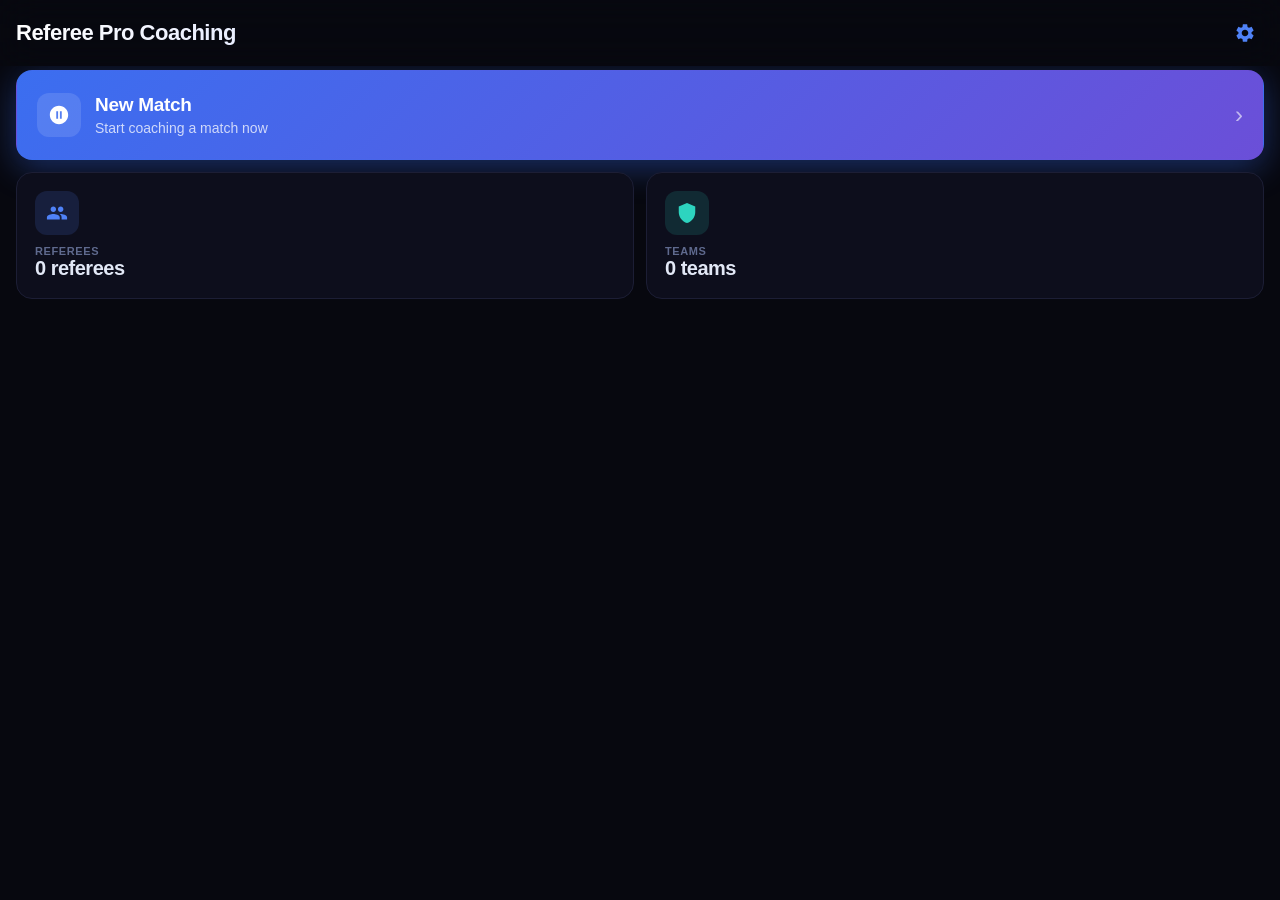
==== index.html @ 5921a1ab "Add Settings screen with Export/Import backup - Gear icon on home screen opens Settings - Export Bac" ====
<!DOCTYPE html>
<html lang="en">
<head>
  <meta charset="UTF-8">
  <meta name="viewport" content="width=device-width, initial-scale=1.0, viewport-fit=cover">
  <meta name="apple-mobile-web-app-capable" content="yes">
  <meta name="apple-mobile-web-app-status-bar-style" content="black-translucent">
  <meta name="apple-mobile-web-app-title" content="Ref Pro Coach">
  <title>Referee Pro Coaching</title>
  <link rel="manifest" href="manifest.json">
  <link rel="apple-touch-icon" href="icons/icon-192.png">
  <link rel="stylesheet" href="styles.css">
  <script src="https://cdn.sheetjs.com/xlsx-0.20.3/package/dist/xlsx.full.min.js"></script>
</head>
<body>
  <!-- ═══════════════════ SPLASH SCREEN ═══════════════════ -->
  <div id="splash">
    <div class="splash-inner">
      <div class="splash-logo">
        <img src="icons/logo-splash.png" alt="Referee Pro Coaching" style="width:200px;height:auto;display:block;">
      </div>
    </div>
  </div>

  <div id="app">

    <!-- ═══════════════════ SCREEN: HOME ═══════════════════ -->
    <div id="screen-home" class="screen active">
      <header class="topbar">
        <h1>Referee Pro Coaching</h1>
        <button class="btn-icon" onclick="App.nav('settings')" aria-label="Settings">
          <svg viewBox="0 0 24 24"><path d="M19.14 12.94c.04-.3.06-.61.06-.94 0-.32-.02-.64-.07-.94l2.03-1.58c.18-.14.23-.41.12-.61l-1.92-3.32c-.12-.22-.37-.29-.59-.22l-2.39.96c-.5-.38-1.03-.7-1.62-.94l-.36-2.54c-.04-.24-.24-.41-.48-.41h-3.84c-.24 0-.43.17-.47.41l-.36 2.54c-.59.24-1.13.57-1.62.94l-2.39-.96c-.22-.08-.47 0-.59.22L2.74 8.87c-.12.21-.08.47.12.61l2.03 1.58c-.05.3-.09.63-.09.94s.02.64.07.94l-2.03 1.58c-.18.14-.23.41-.12.61l1.92 3.32c.12.22.37.29.59.22l2.39-.96c.5.38 1.03.7 1.62.94l.36 2.54c.05.24.24.41.48.41h3.84c.24 0 .44-.17.47-.41l.36-2.54c.59-.24 1.13-.56 1.62-.94l2.39.96c.22.08.47 0 .59-.22l1.92-3.32c.12-.22.07-.47-.12-.61l-2.01-1.58zM12 15.6c-1.98 0-3.6-1.62-3.6-3.6s1.62-3.6 3.6-3.6 3.6 1.62 3.6 3.6-1.62 3.6-3.6 3.6z"/></svg>
        </button>
      </header>
      <div class="home-scroll">
        <div class="home-cards">
          <button class="home-card home-card-primary" onclick="App.nav('new-match-select')">
            <div class="home-card-icon">
              <svg viewBox="0 0 24 24" fill="white"><path d="M12 2C6.48 2 2 6.48 2 12s4.48 10 10 10 10-4.48 10-10S17.52 2 12 2zm-1 14H9V8h2v8zm4 0h-2V8h2v8z"/></svg>
            </div>
            <div class="home-card-content">
              <div class="home-card-title">New Match</div>
              <div class="home-card-sub">Start coaching a match now</div>
            </div>
            <div class="home-card-arrow">›</div>
          </button>
          <button class="home-card" onclick="App.nav('referees')">
            <div class="home-card-icon">
              <svg viewBox="0 0 24 24"><path d="M16 11c1.66 0 2.99-1.34 2.99-3S17.66 5 16 5c-1.66 0-3 1.34-3 3s1.34 3 3 3zm-8 0c1.66 0 2.99-1.34 2.99-3S9.66 5 8 5C6.34 5 5 6.34 5 8s1.34 3 3 3zm0 2c-2.33 0-7 1.17-7 3.5V19h14v-2.5c0-2.33-4.67-3.5-7-3.5zm8 0c-.29 0-.62.02-.97.05 1.16.84 1.97 1.97 1.97 3.45V19h6v-2.5c0-2.33-4.67-3.5-7-3.5z"/></svg>
            </div>
            <div class="home-card-content">
              <div class="home-card-title">Referees</div>
              <div class="home-card-sub" id="home-ref-count">0 referees</div>
            </div>
            <div class="home-card-arrow">›</div>
          </button>
          <button class="home-card" onclick="App.nav('teams')">
            <div class="home-card-icon">
              <svg viewBox="0 0 24 24"><path d="M12 1L3 5v6c0 5.55 3.84 10.74 9 12 5.16-1.26 9-6.45 9-12V5l-9-4z"/></svg>
            </div>
            <div class="home-card-content">
              <div class="home-card-title">Teams</div>
              <div class="home-card-sub" id="home-team-count">0 teams</div>
            </div>
            <div class="home-card-arrow">›</div>
          </button>
        </div>
      </div>
    </div>

    <!-- ═══════════════════ SCREEN: REFEREES ═══════════════════ -->
    <div id="screen-referees" class="screen">
      <header class="topbar">
        <button class="btn-back" onclick="App.back()">
          <svg viewBox="0 0 24 24"><path d="M20 11H7.83l5.59-5.59L12 4l-8 8 8 8 1.41-1.41L7.83 13H20v-2z"/></svg>
        </button>
        <h1>Referees</h1>
        <button class="btn-icon" onclick="document.getElementById('import-file').click()" aria-label="Import referees">
          <svg viewBox="0 0 24 24"><path d="M19 9h-4V3H9v6H5l7 7 7-7zM5 18v2h14v-2H5z"/></svg>
        </button>
        <button class="btn-icon" onclick="App.nav('new-referee')" aria-label="Add referee">
          <svg viewBox="0 0 24 24"><path d="M19 13h-6v6h-2v-6H5v-2h6V5h2v6h6v2z"/></svg>
        </button>
      </header>
      <input type="file" id="import-file" accept=".csv,.xlsx,.xls" style="display:none" onchange="App.importReferees(this)">
      <div class="search-bar">
        <input type="search" id="referee-search" placeholder="Search referees…" oninput="App.filterReferees(this.value)">
      </div>
      <div id="referee-list" class="list-container"></div>
    </div>

    <!-- ═══════════════════ SCREEN: TEAMS ═══════════════════ -->
    <div id="screen-teams" class="screen">
      <header class="topbar">
        <button class="btn-back" onclick="App.back()">
          <svg viewBox="0 0 24 24"><path d="M20 11H7.83l5.59-5.59L12 4l-8 8 8 8 1.41-1.41L7.83 13H20v-2z"/></svg>
        </button>
        <h1>Teams</h1>
        <button class="btn-icon" onclick="document.getElementById('import-teams-file').click()" aria-label="Import teams">
          <svg viewBox="0 0 24 24"><path d="M19 9h-4V3H9v6H5l7 7 7-7zM5 18v2h14v-2H5z"/></svg>
        </button>
        <button class="btn-icon" onclick="App.nav('new-team')" aria-label="Add team">
          <svg viewBox="0 0 24 24"><path d="M19 13h-6v6h-2v-6H5v-2h6V5h2v6h6v2z"/></svg>
        </button>
      </header>
      <input type="file" id="import-teams-file" accept=".csv,.xlsx,.xls" style="display:none" onchange="App.importTeams(this)">
      <div id="team-list" class="list-container"></div>
    </div>

    <!-- ═══════════════════ SCREEN: NEW TEAM ═══════════════════ -->
    <div id="screen-new-team" class="screen">
      <header class="topbar">
        <button class="btn-back" onclick="App.back()">
          <svg viewBox="0 0 24 24"><path d="M20 11H7.83l5.59-5.59L12 4l-8 8 8 8 1.41-1.41L7.83 13H20v-2z"/></svg>
        </button>
        <h1>New Team</h1>
        <button class="btn-text" onclick="App.saveTeam()">Save</button>
      </header>
      <div class="form-body">
        <div class="form-group">
          <label>Team Name</label>
          <input type="text" id="team-name" placeholder="e.g. Brisbane Lions">
        </div>
        <div class="form-group">
          <label>Home Ground</label>
          <input type="text" id="team-homeground" placeholder="e.g. Ballymore Stadium">
        </div>
        <div class="form-group">
          <label>Team Colour</label>
          <div class="colour-picker-wrap">
            <input type="color" id="team-colour" value="#4a9eff" oninput="App.onColourChange(this.value)">
            <div class="colour-preview" id="colour-preview" style="background:#4a9eff"></div>
            <span id="colour-hex" style="color:var(--text2);font-size:13px;">#4a9eff</span>
          </div>
          <div class="colour-presets" id="colour-presets"></div>
        </div>
        <div style="padding: 16px 16px 0;">
          <button id="team-delete-btn" class="btn-danger-full hidden" onclick="App.confirmDeleteTeam()">Delete Team</button>
        </div>
        <div style="height:40px"></div>
      </div>
    </div>

    <!-- ═══════════════════ SCREEN: NEW REFEREE ═══════════════════ -->
    <div id="screen-new-referee" class="screen">
      <header class="topbar">
        <button class="btn-back" onclick="App.back()">
          <svg viewBox="0 0 24 24"><path d="M20 11H7.83l5.59-5.59L12 4l-8 8 8 8 1.41-1.41L7.83 13H20v-2z"/></svg>
        </button>
        <h1>New Referee</h1>
        <button class="btn-text" onclick="App.saveReferee()">Save</button>
      </header>
      <div class="form-body">
        <div class="form-group">
          <label>First Name</label>
          <input type="text" id="ref-firstname" placeholder="First name" autocomplete="given-name">
        </div>
        <div class="form-group">
          <label>Last Name</label>
          <input type="text" id="ref-lastname" placeholder="Last name" autocomplete="family-name">
        </div>
        <div class="form-group">
          <label>Union / Club</label>
          <input type="text" id="ref-union" placeholder="e.g. Queensland Rugby">
        </div>
        <div class="form-group">
          <label>Email (for reports)</label>
          <input type="email" id="ref-email" placeholder="referee@example.com" autocomplete="email">
        </div>
      </div>
    </div>

    <!-- ═══════════════════ SCREEN: REFEREE PROFILE ═══════════════════ -->
    <div id="screen-referee" class="screen">
      <header class="topbar">
        <button class="btn-back" onclick="App.back()">
          <svg viewBox="0 0 24 24"><path d="M20 11H7.83l5.59-5.59L12 4l-8 8 8 8 1.41-1.41L7.83 13H20v-2z"/></svg>
        </button>
        <h1 id="referee-profile-name">Referee</h1>
        <button class="btn-icon" onclick="App.editReferee()" aria-label="Edit">
          <svg viewBox="0 0 24 24"><path d="M3 17.25V21h3.75L17.81 9.94l-3.75-3.75L3 17.25zM20.71 7.04a1 1 0 0 0 0-1.41l-2.34-2.34a1 1 0 0 0-1.41 0l-1.83 1.83 3.75 3.75 1.83-1.83z"/></svg>
        </button>
        <button class="btn-icon btn-icon-danger" onclick="App.confirmDeleteReferee()" aria-label="Delete referee">
          <svg viewBox="0 0 24 24"><path d="M6 19c0 1.1.9 2 2 2h8c1.1 0 2-.9 2-2V7H6v12zM19 4h-3.5l-1-1h-5l-1 1H5v2h14V4z"/></svg>
        </button>
      </header>
      <div id="referee-profile-details" class="profile-details"></div>
      <div class="section-header">Match History</div>
      <div id="referee-match-history" class="list-container"></div>
      <div class="fab-container">
        <button class="fab" onclick="App.startMatchForCurrentReferee()">
          <svg viewBox="0 0 24 24"><path d="M19 13h-6v6h-2v-6H5v-2h6V5h2v6h6v2z"/></svg>
          New Match
        </button>
      </div>
    </div>

    <!-- ═══════════════════ SCREEN: NEW MATCH — SELECT REFEREE ═══════════════════ -->
    <div id="screen-new-match-select" class="screen">
      <header class="topbar">
        <button class="btn-back" onclick="App.back()">
          <svg viewBox="0 0 24 24"><path d="M20 11H7.83l5.59-5.59L12 4l-8 8 8 8 1.41-1.41L7.83 13H20v-2z"/></svg>
        </button>
        <h1>Select Referee</h1>
      </header>
      <div class="search-bar">
        <input type="search" id="select-referee-search" placeholder="Search by name…" oninput="App.filterSelectReferee(this.value)" autocomplete="off">
      </div>
      <div id="select-referee-list" class="list-container"></div>
    </div>

    <!-- ═══════════════════ SCREEN: MATCH SETUP ═══════════════════ -->
    <div id="screen-match-setup" class="screen">
      <header class="topbar">
        <button class="btn-back" onclick="App.back()">
          <svg viewBox="0 0 24 24"><path d="M20 11H7.83l5.59-5.59L12 4l-8 8 8 8 1.41-1.41L7.83 13H20v-2z"/></svg>
        </button>
        <h1>Match Details</h1>
        <button class="btn-text" onclick="App.startLiveMatch()">Start</button>
      </header>
      <div class="form-body">
        <div class="form-group">
          <label>Date</label>
          <input type="date" id="match-date">
        </div>
        <div class="form-group">
          <label>Competition / Grade</label>
          <input type="text" id="match-competition" placeholder="e.g. Club Championship, Grade 3">
        </div>
        <div class="form-group">
          <label>Home Team</label>
          <div class="team-picker-wrap">
            <span class="team-dot" id="match-home-dot"></span>
            <select id="match-home-select" onchange="App.onTeamPickerChange('home')">
              <option value="">Select a saved team…</option>
            </select>
          </div>
          <input type="text" id="match-home" placeholder="Or type team name" autocomplete="off" style="margin-top:8px;">
        </div>
        <div class="form-group">
          <label>Away Team</label>
          <div class="team-picker-wrap">
            <span class="team-dot" id="match-away-dot"></span>
            <select id="match-away-select" onchange="App.onTeamPickerChange('away')">
              <option value="">Select a saved team…</option>
            </select>
          </div>
          <input type="text" id="match-away" placeholder="Or type team name" autocomplete="off" style="margin-top:8px;">
        </div>
        <div class="form-group">
          <label>Venue</label>
          <input type="text" id="match-venue" placeholder="Ground / venue name">
          <div id="venue-suggestion" class="venue-suggestion hidden"></div>
        </div>
        <div class="form-group">
          <label>Match Duration</label>
          <select id="match-duration">
            <option value="40">40 min halves (80 min)</option>
            <option value="35">35 min halves (70 min)</option>
            <option value="30">30 min halves (60 min)</option>
            <option value="25">25 min halves (50 min)</option>
            <option value="20">20 min halves (40 min)</option>
          </select>
        </div>
        <div class="form-group">
          <label>AR1 Name</label>
          <input type="text" id="match-ar1" placeholder="Assistant Referee 1">
        </div>
        <div class="form-group">
          <label>AR2 Name</label>
          <input type="text" id="match-ar2" placeholder="Assistant Referee 2">
        </div>
        <div class="form-group">
          <label>TMO</label>
          <input type="text" id="match-tmo" placeholder="TMO name (if applicable)">
        </div>
      </div>
    </div>

    <!-- ═══════════════════ SCREEN: LIVE MATCH ═══════════════════ -->
    <div id="screen-live-match" class="screen">
      <header class="topbar topbar-dark">
        <button class="btn-back" onclick="App.confirmExitLive()">
          <svg viewBox="0 0 24 24"><path d="M20 11H7.83l5.59-5.59L12 4l-8 8 8 8 1.41-1.41L7.83 13H20v-2z"/></svg>
        </button>
        <div class="match-header-info">
          <div id="live-teams" class="live-teams">Home vs Away</div>
          <div class="live-timer-row">
            <div id="live-timer" class="live-timer">00:00</div>
            <div id="live-phase-badge" class="live-phase-badge"></div>
          </div>
        </div>
        <button class="btn-text" onclick="App.goToAssessment()">Assess</button>
      </header>

      <!-- Timer controls -->
      <div class="timer-controls">
        <button class="btn-timer" id="btn-timer-toggle" onclick="App.toggleTimer()">Start</button>
        <button class="btn-timer btn-timer-halftime" id="btn-halftime" onclick="App.pressHalfTime()">Half Time</button>
        <button class="btn-timer btn-timer-secondary" onclick="App.resetTimer()">Reset</button>
      </div>

      <!-- Score tracker -->
      <div class="score-tracker">
        <div class="score-team">
          <div id="live-home-name" class="team-name">Home</div>
          <div class="score-controls">
            <button class="btn-score-minus" onclick="App.adjustScore('home',-1)">−</button>
            <div id="live-home-score" class="score-value">0</div>
            <button class="btn-score-plus" onclick="App.openScorePicker('home')">+</button>
          </div>
        </div>
        <div class="score-divider">
          <span class="score-dash">–</span>
          <button class="btn-swap-sides" onclick="App.swapTeamSides()" aria-label="Swap team sides">
            <svg viewBox="0 0 24 24"><path d="M6.99 11L3 15l3.99 4v-3H14v-2H6.99v-3zM21 9l-3.99-4v3H10v2h7.01v3L21 9z"/></svg>
          </button>
        </div>
        <div class="score-team">
          <div id="live-away-name" class="team-name">Away</div>
          <div class="score-controls">
            <button class="btn-score-minus" onclick="App.adjustScore('away',-1)">−</button>
            <div id="live-away-score" class="score-value">0</div>
            <button class="btn-score-plus" onclick="App.openScorePicker('away')">+</button>
          </div>
        </div>
      </div>

      <!-- Phase buttons -->
      <div class="section-header">Log Event</div>
      <div class="phase-buttons">
        <button class="btn-phase" onclick="App.openPhase('Scrum')">Scrum</button>
        <button class="btn-phase" onclick="App.openPhase('Lineout')">Lineout</button>
        <button class="btn-phase" onclick="App.openPhase('Tackle')">Tackle</button>
        <button class="btn-phase" onclick="App.openPhase('Ruck')">Ruck</button>
        <button class="btn-phase" onclick="App.openPhase('Maul')">Maul</button>
        <button class="btn-phase" onclick="App.openPhase('Advantage')">Advantage</button>
        <button class="btn-phase btn-phase-wide" onclick="App.openPhase('Pen Gen Play')">Pen Gen Play</button>
        <button class="btn-phase btn-phase-wide" onclick="App.openPhase('Free Kick')">Free Kick</button>
        <button class="btn-phase btn-phase-critical btn-phase-wide" onclick="App.openPhase('Critical')">Critical</button>
      </div>

      <!-- Event log -->
      <div class="event-log-header">
        <span id="event-log-title">Events (0)</span>
        <button class="btn-edit-entries" onclick="App.toggleEditEntries()">Edit Entries</button>
      </div>
      <div id="event-log-list" class="event-log"></div>

      <!-- Quick notes -->
      <div class="section-header">Match Notes</div>
      <div class="quick-notes-area">
        <textarea id="live-notes" placeholder="Other comments and observations…" rows="3"></textarea>
      </div>
      <div style="height: 80px;"></div>
    </div>

    <!-- ═══════════════════ PHASE MODAL ═══════════════════ -->
    <div id="phase-modal-overlay" class="phase-modal-overlay hidden">
      <div class="phase-modal" id="phase-modal">
        <div class="pm-title" id="pm-title">Ruck</div>

        <!-- Team selector -->
        <div class="pm-section-label">Possession / Attacking Team</div>
        <div class="pm-team-row">
          <button class="pm-team-btn active" id="pm-team-home" onclick="PhaseModal.setTeam('home')">Home</button>
          <button class="pm-team-btn" id="pm-team-away" onclick="PhaseModal.setTeam('away')">Away</button>
        </div>

        <!-- Position on field -->
        <div class="pm-section-label">Position on Field</div>
        <div class="pm-position-box">
          <div class="pm-position-label">Position on Field</div>
          <div class="pm-position-row">
            <button class="pm-pos-btn" data-pos="22-home" onclick="PhaseModal.setPos(this)">22</button>
            <button class="pm-pos-btn" data-pos="half-home" onclick="PhaseModal.setPos(this)">Half</button>
            <button class="pm-pos-btn" data-pos="half-away" onclick="PhaseModal.setPos(this)">Half</button>
            <button class="pm-pos-btn" data-pos="22-away" onclick="PhaseModal.setPos(this)">22</button>
          </div>
          <div class="pm-position-sublabels">
            <span>Home 22</span><span>Home Half</span><span>Away Half</span><span>Away 22</span>
          </div>
        </div>

        <!-- Critical free text (shown for Critical phase only) -->
        <div id="pm-critical-section" class="hidden">
          <div class="pm-section-label">Comment / Observation</div>
          <div style="padding: 0 16px;">
            <textarea id="pm-critical-text" class="pm-critical-textarea" rows="5" placeholder="Note a critical incident, key decision, or important observation…"></textarea>
          </div>
        </div>

        <!-- Outcomes (hidden for Critical) -->
        <div id="pm-structured-section">
          <div class="pm-section-label" id="pm-outcome-label">Outcome</div>
          <div class="pm-button-grid" id="pm-outcomes"></div>

          <!-- Infringements -->
          <div class="pm-section-label" id="pm-infringement-label">Infringement</div>
          <div class="pm-button-grid" id="pm-infringements"></div>
        </div>

        <!-- Card issued (hidden for Critical) -->
        <div id="pm-card-section">
          <div class="pm-section-label">Card Issued (optional)</div>
          <div class="pm-card-row">
            <button class="pm-card-btn pm-card-blue"   id="pm-card-blue"   onclick="PhaseModal.setCard('blue')">🟦 Blue Card</button>
            <button class="pm-card-btn pm-card-yellow" id="pm-card-yellow" onclick="PhaseModal.setCard('yellow')">🟡 Yellow Card</button>
            <button class="pm-card-btn pm-card-red"    id="pm-card-red"    onclick="PhaseModal.setCard('red')">🔴 Red Card</button>
          </div>

          <!-- Against -->
          <div class="pm-against-row">
            <button class="pm-against-btn" id="pm-against-home" onclick="PhaseModal.setAgainst('home')">Against Home</button>
            <button class="pm-against-btn" id="pm-against-away" onclick="PhaseModal.setAgainst('away')">Against Away</button>
          </div>
        </div>

        <!-- Footer -->
        <div class="pm-footer">
          <button class="pm-btn-flag" id="pm-flag-btn" onclick="PhaseModal.toggleFlag()">🚩 Flag for Review</button>
        </div>
        <div class="pm-footer">
          <button class="pm-btn-reset" onclick="PhaseModal.reset()">Reset</button>
          <button class="pm-btn-cancel" onclick="PhaseModal.cancel()">Cancel</button>
          <button class="pm-btn-done" id="pm-done" onclick="PhaseModal.done()">Done</button>
        </div>
      </div>
    </div>

    <!-- ═══════════════════ SCREEN: ASSESSMENT ═══════════════════ -->
    <div id="screen-assessment" class="screen">
      <header class="topbar">
        <button class="btn-back" onclick="App.back()">
          <svg viewBox="0 0 24 24"><path d="M20 11H7.83l5.59-5.59L12 4l-8 8 8 8 1.41-1.41L7.83 13H20v-2z"/></svg>
        </button>
        <h1>Assessment</h1>
        <button class="btn-text" onclick="App.saveAssessment()">Save</button>
      </header>

      <div class="form-body">
        <div class="assessment-match-summary" id="assessment-match-summary"></div>

        <!-- Final score -->
        <div class="section-header">Final Score</div>
        <div class="final-score-row">
          <div class="form-group flex-1">
            <label id="final-home-label">Home</label>
            <input type="number" id="final-home-score" min="0" value="0">
          </div>
          <div class="score-sep">–</div>
          <div class="form-group flex-1">
            <label id="final-away-label">Away</label>
            <input type="number" id="final-away-score" min="0" value="0">
          </div>
        </div>

        <!-- Overall Rating -->
        <div class="section-header">Overall Performance</div>
        <div class="rating-group" id="rating-overall">
          <div class="rating-label">Overall Rating</div>
          <div class="rating-buttons">
            <button class="btn-rating" data-area="overall" data-val="Excellent" onclick="App.setRating(this)">Excellent</button>
            <button class="btn-rating" data-area="overall" data-val="Good" onclick="App.setRating(this)">Good</button>
            <button class="btn-rating" data-area="overall" data-val="OK" onclick="App.setRating(this)">OK</button>
            <button class="btn-rating" data-area="overall" data-val="Poor" onclick="App.setRating(this)">Poor</button>
          </div>
        </div>

        <!-- Assessment areas -->
        <div class="section-header">Performance Areas</div>

        <div id="assessment-areas">
          <!-- Rendered by JS -->
        </div>

        <!-- Cards & Discipline -->
        <div class="section-header">Cards & Discipline</div>
        <div class="cards-row">
          <div class="card-counter">
            <label>Yellow Cards</label>
            <div class="counter-controls">
              <button onclick="App.adjCard('yellow',-1)">−</button>
              <span id="count-yellow">0</span>
              <button onclick="App.adjCard('yellow',1)">+</button>
            </div>
          </div>
          <div class="card-counter">
            <label>Blue Cards</label>
            <div class="counter-controls">
              <button onclick="App.adjCard('blue',-1)">−</button>
              <span id="count-blue">0</span>
              <button onclick="App.adjCard('blue',1)">+</button>
            </div>
          </div>
          <div class="card-counter">
            <label>Red Cards</label>
            <div class="counter-controls">
              <button onclick="App.adjCard('red',-1)">−</button>
              <span id="count-red">0</span>
              <button onclick="App.adjCard('red',1)">+</button>
            </div>
          </div>
        </div>

        <!-- Summary notes -->
        <div class="section-header">Match Notes</div>
        <div class="form-group">
          <label>Key Observations</label>
          <textarea id="assess-observations" placeholder="What stood out during this match?" rows="4"></textarea>
        </div>
        <div class="form-group">
          <label>Strengths</label>
          <textarea id="assess-strengths" placeholder="What did the referee do well?" rows="3"></textarea>
        </div>
        <div class="form-group">
          <label>Areas for Development</label>
          <textarea id="assess-development" placeholder="What should the referee focus on improving?" rows="3"></textarea>
        </div>
        <div class="form-group">
          <label>Action Points for Next Match</label>
          <textarea id="assess-actions" placeholder="Specific things to work on…" rows="3"></textarea>
        </div>
        <div class="form-group">
          <label>Referee's Self-Assessment Notes</label>
          <textarea id="assess-self" placeholder="Referee's own comments (fill in after debrief)…" rows="3"></textarea>
        </div>

        <div style="height: 40px;"></div>
      </div>
    </div>

    <!-- ═══════════════════ SCREEN: MATCH REPORT ═══════════════════ -->
    <div id="screen-report" class="screen">
      <header class="topbar">
        <button class="btn-back" onclick="App.back()">
          <svg viewBox="0 0 24 24"><path d="M20 11H7.83l5.59-5.59L12 4l-8 8 8 8 1.41-1.41L7.83 13H20v-2z"/></svg>
        </button>
        <h1>Match Report</h1>
        <button class="btn-icon" onclick="App.shareReport()" aria-label="Share">
          <svg viewBox="0 0 24 24"><path d="M18 16.08c-.76 0-1.44.3-1.96.77L8.91 12.7c.05-.23.09-.46.09-.7s-.04-.47-.09-.7l7.05-4.11c.54.5 1.25.81 2.04.81 1.66 0 3-1.34 3-3s-1.34-3-3-3-3 1.34-3 3c0 .24.04.47.09.7L8.04 9.81C7.5 9.31 6.79 9 6 9c-1.66 0-3 1.34-3 3s1.34 3 3 3c.79 0 1.5-.31 2.04-.81l7.12 4.16c-.05.21-.08.43-.08.65 0 1.61 1.31 2.92 2.92 2.92s2.92-1.31 2.92-2.92-1.31-2.92-2.92-2.92z"/></svg>
        </button>
      </header>
      <div class="report-actions">
        <button class="btn-action" onclick="App.printReport()">
          <svg viewBox="0 0 24 24"><path d="M19 8H5c-1.66 0-3 1.34-3 3v6h4v4h12v-4h4v-6c0-1.66-1.34-3-3-3zm-3 11H8v-5h8v5zm3-7c-.55 0-1-.45-1-1s.45-1 1-1 1 .45 1 1-.45 1-1 1zm-1-9H6v4h12V3z"/></svg>
          Print / PDF
        </button>
        <button class="btn-action" onclick="App.emailReport()">
          <svg viewBox="0 0 24 24"><path d="M20 4H4c-1.1 0-2 .9-2 2v12c0 1.1.9 2 2 2h16c1.1 0 2-.9 2-2V6c0-1.1-.9-2-2-2zm0 4l-8 5-8-5V6l8 5 8-5v2z"/></svg>
          Email Referee
        </button>
        <button class="btn-action btn-danger" onclick="App.confirmDeleteMatch()">
          <svg viewBox="0 0 24 24"><path d="M6 19c0 1.1.9 2 2 2h8c1.1 0 2-.9 2-2V7H6v12zM19 4h-3.5l-1-1h-5l-1 1H5v2h14V4z"/></svg>
          Delete Match
        </button>
      </div>
      <div id="report-content" class="report-body"></div>
      <div style="height: 40px;"></div>
    </div>

    <!-- ═══════════════════ MODAL: SCORE PICKER ═══════════════════ -->
    <div id="score-picker-overlay" class="score-picker-overlay hidden">
      <div class="score-picker">
        <div class="score-picker-title" id="score-picker-title">Home Scored</div>
        <div class="score-picker-sub">Choose the points.</div>
        <button class="score-picker-cancel" onclick="App.closeScorePicker()">Cancel</button>
        <button class="score-picker-opt" onclick="App.applyScore(5, 'Try')">Try <span>5 pts</span></button>
        <button class="score-picker-opt" onclick="App.applyScore(2, 'Conversion')">Conversion <span>2 pts</span></button>
        <button class="score-picker-opt" onclick="App.applyScore(7, 'Try & Conversion')">Try &amp; Conversion <span>7 pts</span></button>
        <button class="score-picker-opt" onclick="App.applyScore(3, 'Penalty Goal')">Penalty <span>3 pts</span></button>
        <button class="score-picker-opt" onclick="App.applyScore(3, 'Drop Goal')">Drop Goal <span>3 pts</span></button>
      </div>
    </div>

    <!-- ═══════════════════ MODAL: CONFIRM ═══════════════════ -->
    <div id="modal-overlay" class="modal-overlay hidden" onclick="App.closeModal()">
      <div class="modal" onclick="event.stopPropagation()">
        <div id="modal-title" class="modal-title"></div>
        <div id="modal-message" class="modal-message"></div>
        <div class="modal-actions">
          <button id="modal-cancel" class="btn-modal btn-modal-cancel" onclick="App.closeModal()">Cancel</button>
          <button id="modal-confirm" class="btn-modal btn-modal-confirm">Confirm</button>
        </div>
      </div>
    </div>

    <!-- ═══════════════════ SCREEN: SETTINGS ═══════════════════ -->
    <div id="screen-settings" class="screen">
      <header class="topbar">
        <button class="btn-back" onclick="App.back()">
          <svg viewBox="0 0 24 24"><path d="M20 11H7.83l5.59-5.59L12 4l-8 8 8 8 1.41-1.41L7.83 13H20v-2z"/></svg>
        </button>
        <h1>Settings</h1>
      </header>
      <div class="settings-body">

        <div class="section-header">Your Data</div>
        <p class="settings-note">All referees, teams and match history are stored on this device. Export a backup before switching devices or if you need to reinstall the app.</p>

        <div class="settings-actions">
          <button class="settings-btn" onclick="App.exportData()">
            <div class="settings-btn-icon">
              <svg viewBox="0 0 24 24"><path d="M19 9h-4V3H9v6H5l7 7 7-7zM5 18v2h14v-2H5z"/></svg>
            </div>
            <div class="settings-btn-body">
              <div class="settings-btn-title">Export Backup</div>
              <div class="settings-btn-sub">Download all data as a .json file</div>
            </div>
          </button>
          <button class="settings-btn" onclick="document.getElementById('import-data-file').click()">
            <div class="settings-btn-icon">
              <svg viewBox="0 0 24 24"><path d="M9 16h6v-6h4l-7-7-7 7h4zm-4 2h14v2H5z"/></svg>
            </div>
            <div class="settings-btn-body">
              <div class="settings-btn-title">Import Backup</div>
              <div class="settings-btn-sub">Restore from a previously exported file</div>
            </div>
          </button>
          <input type="file" id="import-data-file" accept=".json" style="display:none" onchange="App.importData(this)">
        </div>

        <div class="section-header">Summary</div>
        <div class="settings-summary" id="settings-summary"></div>

        <div class="section-header">About</div>
        <div class="settings-about">
          <div class="settings-about-row">
            <span>App Version</span>
            <span id="settings-version"></span>
          </div>
          <div class="settings-about-row">
            <span>Data stored on</span>
            <span>This device only</span>
          </div>
        </div>

      </div>
    </div>

    <!-- ═══════════════════ TOAST ═══════════════════ -->
    <div id="toast" class="toast hidden"></div>

    <!-- ═══════════════════ UPDATE BANNER ═══════════════════ -->
    <div id="update-banner" class="update-banner hidden">
      <span>&#x1F504; Update available</span>
      <button onclick="App.applyUpdate()">Tap to update</button>
    </div>

  </div>

  <script src="app.js"></script>
</body>
</html>
---- styles.css ----
/* ════════════════════════════════════════════════
   REFEREE PRO COACHING — Modern UI
   ════════════════════════════════════════════════ */

/* ── Reset ── */
*, *::before, *::after { box-sizing: border-box; margin: 0; padding: 0; }

/* ── Design Tokens ── */
:root {
  --bg:          #07080f;
  --surface:     #0d0e1c;
  --surface2:    #131425;
  --surface3:    #1a1b2e;
  --border:      #1c1e35;
  --border2:     #252742;

  --accent:      #4f82f7;
  --accent-soft: rgba(79,130,247,0.15);
  --accent2:     #2dd4bf;
  --accent2-soft:rgba(45,212,191,0.14);

  --danger:      #f87171;
  --danger-soft: rgba(248,113,113,0.14);
  --warn:        #f59e0b;
  --warn-soft:   rgba(245,158,11,0.14);

  --text:        #e2e8f6;
  --text2:       #5f6a8e;
  --text3:       #363d58;

  --excellent:   #4f82f7;
  --good:        #2dd4bf;
  --ok:          #f59e0b;
  --poor:        #f87171;

  --radius:      16px;
  --radius-sm:   12px;
  --radius-xs:   8px;
  --safe-top:    env(safe-area-inset-top, 0px);
  --safe-bot:    env(safe-area-inset-bottom, 0px);
}

/* ── Base ── */
html, body {
  height: 100%;
  background: var(--bg);
  color: var(--text);
  font-family: -apple-system, BlinkMacSystemFont, 'SF Pro Text', 'Segoe UI', sans-serif;
  font-size: 16px;
  line-height: 1.45;
  -webkit-text-size-adjust: 100%;
  overscroll-behavior: none;
}

#app { position: relative; height: 100%; overflow: hidden; }

/* ── Screens ── */
.screen {
  position: absolute;
  inset: 0;
  display: flex;
  flex-direction: column;
  overflow: hidden;
  background: var(--bg);
  transform: translateX(100%);
  transition: transform 0.32s cubic-bezier(0.4,0,0.2,1);
  will-change: transform;
}
.screen.active     { transform: translateX(0); }
.screen.slide-left { transform: translateX(-28%); }

/* ── Topbar ── */
.topbar {
  display: flex;
  align-items: center;
  gap: 6px;
  padding: calc(var(--safe-top) + 14px) 16px 14px;
  background: rgba(7,8,15,0.88);
  backdrop-filter: blur(20px);
  -webkit-backdrop-filter: blur(20px);
  border-bottom: 1px solid var(--border);
  flex-shrink: 0;
  min-height: 58px;
}
.topbar-dark { background: rgba(8,9,18,0.96); }
.topbar h1 {
  flex: 1;
  font-size: 18px;
  font-weight: 700;
  white-space: nowrap;
  overflow: hidden;
  text-overflow: ellipsis;
  letter-spacing: -0.3px;
}

/* ── Topbar Buttons ── */
.btn-back, .btn-icon {
  width: 38px; height: 38px;
  display: flex; align-items: center; justify-content: center;
  background: none; border: none;
  color: var(--accent);
  cursor: pointer;
  border-radius: 10px;
  flex-shrink: 0;
  -webkit-tap-highlight-color: transparent;
  transition: background 0.15s;
}
.btn-back svg, .btn-icon svg { width: 22px; height: 22px; fill: currentColor; }
.btn-back:active  { background: var(--accent-soft); }
.btn-icon:active  { background: var(--accent-soft); }
.btn-icon-danger  { color: var(--danger); }
.btn-icon-danger:active { background: var(--danger-soft); }

.btn-text {
  background: none; border: none;
  color: var(--accent);
  font-size: 15px; font-weight: 700;
  cursor: pointer;
  padding: 8px 6px;
  letter-spacing: -0.1px;
  -webkit-tap-highlight-color: transparent;
  transition: opacity 0.15s;
}
.btn-text:active { opacity: 0.5; }

/* ── Search ── */
.search-bar {
  padding: 12px 16px;
  background: var(--surface);
  border-bottom: 1px solid var(--border);
  flex-shrink: 0;
}
.search-bar input {
  width: 100%;
  background: var(--surface3);
  border: 1px solid var(--border2);
  border-radius: 12px;
  padding: 11px 16px;
  color: var(--text);
  font-size: 15px;
  outline: none;
  transition: border-color 0.2s;
}
.search-bar input:focus { border-color: var(--accent); }
.search-bar input::placeholder { color: var(--text2); }

/* ── List containers ── */
.list-container {
  flex: 1;
  overflow-y: auto;
  -webkit-overflow-scrolling: touch;
  padding: 12px 16px;
  display: flex;
  flex-direction: column;
  gap: 8px;
}
.list-item {
  display: flex;
  align-items: center;
  padding: 14px 16px;
  background: var(--surface);
  border: 1px solid var(--border);
  border-radius: var(--radius-sm);
  cursor: pointer;
  gap: 12px;
  -webkit-tap-highlight-color: transparent;
  transition: background 0.12s, border-color 0.12s;
}
.list-item:active { background: var(--surface2); border-color: var(--border2); }

.list-avatar {
  width: 44px; height: 44px;
  border-radius: 22px;
  background: linear-gradient(135deg, var(--accent) 0%, #7c6ef7 100%);
  display: flex; align-items: center; justify-content: center;
  font-size: 17px; font-weight: 800;
  color: white;
  flex-shrink: 0;
  letter-spacing: -0.5px;
}

.list-item-body  { flex: 1; min-width: 0; }
.list-item-title { font-size: 15px; font-weight: 600; white-space: nowrap; overflow: hidden; text-overflow: ellipsis; }
.list-item-sub   { font-size: 13px; color: var(--text2); margin-top: 3px; white-space: nowrap; overflow: hidden; text-overflow: ellipsis; }
.list-chevron    { color: var(--text3); font-size: 20px; }

/* ── Empty state ── */
.empty-state {
  display: flex; flex-direction: column;
  align-items: center; justify-content: center;
  padding: 60px 32px;
  color: var(--text2);
  text-align: center; gap: 14px;
}
.empty-state svg { width: 52px; height: 52px; fill: var(--border2); }
.empty-state p   { font-size: 15px; line-height: 1.6; white-space: pre-line; }

/* ── FAB ── */
.fab-container {
  position: absolute;
  bottom: calc(var(--safe-bot) + 24px);
  right: 20px;
}
.fab {
  display: flex; align-items: center; gap: 8px;
  padding: 14px 22px;
  background: linear-gradient(135deg, var(--accent) 0%, #7c6ef7 100%);
  color: white; border: none;
  border-radius: 30px;
  font-size: 15px; font-weight: 700;
  cursor: pointer;
  box-shadow: 0 4px 24px rgba(79,130,247,0.45), 0 1px 3px rgba(0,0,0,0.5);
  -webkit-tap-highlight-color: transparent;
  transition: transform 0.12s, box-shadow 0.12s;
  letter-spacing: -0.1px;
}
.fab svg { width: 20px; height: 20px; fill: white; }
.fab:active { transform: scale(0.95); box-shadow: 0 2px 12px rgba(79,130,247,0.3); }

/* ── Forms ── */
.form-body {
  flex: 1;
  overflow-y: auto;
  -webkit-overflow-scrolling: touch;
  padding: 20px 16px;
  display: flex;
  flex-direction: column;
}
.form-group { margin-bottom: 20px; }
.form-group label {
  display: block;
  font-size: 11px; font-weight: 700;
  color: var(--text2);
  margin-bottom: 8px;
  text-transform: uppercase; letter-spacing: 0.8px;
}
.form-group input,
.form-group select,
.form-group textarea {
  width: 100%;
  background: var(--surface);
  border: 1.5px solid var(--border2);
  border-radius: var(--radius-sm);
  padding: 13px 15px;
  color: var(--text);
  font-size: 16px;
  outline: none;
  -webkit-appearance: none;
  transition: border-color 0.2s;
}
.form-group input:focus,
.form-group select:focus,
.form-group textarea:focus { border-color: var(--accent); }
.form-group textarea { resize: none; font-family: inherit; line-height: 1.5; }
.form-group select {
  background-image: url("data:image/svg+xml,%3Csvg xmlns='http://www.w3.org/2000/svg' viewBox='0 0 24 24' fill='%235f6a8e'%3E%3Cpath d='M7 10l5 5 5-5z'/%3E%3C/svg%3E");
  background-repeat: no-repeat;
  background-position: right 12px center;
  background-size: 20px;
  padding-right: 40px;
  cursor: pointer;
}

.section-header {
  font-size: 11px; font-weight: 700;
  color: var(--text2);
  text-transform: uppercase; letter-spacing: 1px;
  padding: 16px 16px 8px;
  flex-shrink: 0;
}

/* ── HOME SCREEN ── */
#screen-home .topbar {
  background: transparent;
  border-bottom: none;
}
#screen-home .topbar h1 {
  font-size: 22px; font-weight: 800; letter-spacing: -0.5px;
  background: linear-gradient(120deg, #fff 0%, #8ba4ff 100%);
  -webkit-background-clip: text;
  -webkit-text-fill-color: transparent;
  background-clip: text;
}

.home-scroll {
  flex: 1;
  overflow-y: auto;
  -webkit-overflow-scrolling: touch;
  padding: 4px 16px calc(var(--safe-bot) + 40px);
}

/* 2-column grid; New Match spans full width */
.home-cards {
  display: grid;
  grid-template-columns: 1fr 1fr;
  gap: 12px;
}

.home-card {
  display: flex;
  align-items: center;
  gap: 14px;
  padding: 18px 16px;
  background: var(--surface);
  border: 1px solid var(--border);
  border-radius: var(--radius);
  cursor: pointer;
  text-align: left;
  -webkit-tap-highlight-color: transparent;
  transition: transform 0.12s;
  width: 100%;
}

/* New Match — hero card */
.home-card-primary {
  grid-column: 1 / -1;
  padding: 22px 20px;
  background: linear-gradient(135deg, #3b6ef0 0%, #6b4fd8 100%);
  border-color: transparent;
  box-shadow: 0 8px 32px rgba(59,110,240,0.4), 0 2px 8px rgba(0,0,0,0.4);
}

/* Referees & Teams — stacked column layout */
.home-card:not(.home-card-primary) {
  flex-direction: column;
  align-items: flex-start;
  gap: 10px;
  padding: 18px;
}

.home-card:active { transform: scale(0.97); }
.home-card-primary:active { background: linear-gradient(135deg, #3060d8 0%, #5a3ec0 100%); }

.home-card-icon {
  width: 44px; height: 44px;
  border-radius: 12px;
  background: rgba(255,255,255,0.12);
  display: flex; align-items: center; justify-content: center;
  flex-shrink: 0;
}
.home-card-icon svg { width: 22px; height: 22px; fill: var(--accent); }
.home-card-primary .home-card-icon svg { fill: white; }

/* Referees icon — blue tint */
.home-card:nth-child(2) .home-card-icon {
  background: var(--accent-soft);
}
/* Teams icon — teal tint */
.home-card:nth-child(3) .home-card-icon {
  background: var(--accent2-soft);
}
.home-card:nth-child(3) .home-card-icon svg { fill: var(--accent2); }

.home-card-content { flex: 1; }

/* Primary card titles */
.home-card-primary .home-card-title { font-size: 19px; font-weight: 800; color: white; letter-spacing: -0.3px; }
.home-card-primary .home-card-sub   { font-size: 14px; color: rgba(255,255,255,0.75); margin-top: 4px; }
.home-card-primary .home-card-arrow { font-size: 24px; color: rgba(255,255,255,0.6); }

/* Secondary card titles */
.home-card:not(.home-card-primary) .home-card-title {
  font-size: 11px; font-weight: 700;
  color: var(--text2);
  text-transform: uppercase; letter-spacing: 0.6px;
}
.home-card:not(.home-card-primary) .home-card-sub {
  font-size: 20px; font-weight: 800;
  color: var(--text);
  letter-spacing: -0.5px;
}
.home-card:not(.home-card-primary) .home-card-arrow { display: none; }

/* ── Profile ── */
.profile-details {
  background: var(--surface);
  border-bottom: 1px solid var(--border);
  padding: 20px 16px;
  flex-shrink: 0;
}
.profile-stat-row { display: flex; gap: 10px; margin-bottom: 14px; }
.profile-stat {
  flex: 1;
  background: var(--surface2);
  border: 1px solid var(--border);
  border-radius: var(--radius-sm);
  padding: 14px 12px;
  text-align: center;
}
.profile-stat-val {
  font-size: 28px; font-weight: 800;
  color: var(--accent);
  letter-spacing: -1px;
}
.profile-stat-label {
  font-size: 10px; font-weight: 700;
  color: var(--text2);
  margin-top: 3px;
  text-transform: uppercase; letter-spacing: 0.5px;
}
.profile-info-row { display: flex; gap: 8px; flex-wrap: wrap; }
.profile-chip {
  background: var(--surface2);
  border: 1px solid var(--border2);
  border-radius: 20px;
  padding: 6px 12px;
  font-size: 13px; color: var(--text2);
}

/* ── Live Match ── */
.timer-controls {
  display: flex; gap: 8px;
  padding: 10px 16px 12px;
  background: var(--surface);
  border-bottom: 1px solid var(--border);
  flex-shrink: 0;
}
.btn-timer {
  flex: 1;
  padding: 11px 10px;
  border: none;
  border-radius: var(--radius-sm);
  background: var(--accent);
  color: white;
  font-size: 15px; font-weight: 700;
  cursor: pointer;
  -webkit-tap-highlight-color: transparent;
  transition: opacity 0.15s, transform 0.1s;
}
.btn-timer:active { opacity: 0.75; transform: scale(0.97); }
.btn-timer-secondary {
  background: var(--surface2); color: var(--text);
  border: 1.5px solid var(--border2);
}
.btn-timer-halftime { background: var(--warn); color: #000; font-weight: 800; }
.btn-timer-halftime.btn-timer-ft { background: var(--accent2); color: #000; }
.btn-timer:disabled { opacity: 0.4; cursor: default; transform: none; }

.match-header-info { flex: 1; text-align: center; }
.live-teams { font-size: 12px; color: var(--text2); font-weight: 500; }
.live-timer-row { display: flex; align-items: center; justify-content: center; gap: 8px; margin-top: 1px; }
.live-timer {
  font-size: 28px; font-weight: 800;
  font-variant-numeric: tabular-nums;
  color: var(--text);
  letter-spacing: -0.5px;
}
.live-phase-badge {
  font-size: 10px; font-weight: 700;
  padding: 3px 9px;
  border-radius: 10px;
  background: var(--surface3); color: var(--text2);
  text-transform: uppercase; letter-spacing: 0.5px;
}
.live-phase-badge:empty { display: none; }
.live-phase-badge.phase-ht { background: var(--warn-soft); color: var(--warn); }
.live-phase-badge.phase-ft { background: var(--accent2-soft); color: var(--accent2); }

.score-tracker {
  display: flex; align-items: center;
  padding: 20px 16px;
  background: var(--surface2);
  border-bottom: 1px solid var(--border);
  flex-shrink: 0;
}
.score-team { flex: 1; display: flex; flex-direction: column; align-items: center; gap: 10px; }
.team-name {
  font-size: 11px; font-weight: 700;
  color: var(--text2);
  text-align: center;
  max-width: 110px;
  overflow: hidden; text-overflow: ellipsis; white-space: nowrap;
  text-transform: uppercase; letter-spacing: 0.5px;
  border-left: 3px solid transparent;
  padding-left: 8px;
  transition: border-color 0.3s;
}
.score-controls { display: flex; align-items: center; gap: 14px; }
.score-value {
  font-size: 52px; font-weight: 800;
  min-width: 68px;
  text-align: center;
  font-variant-numeric: tabular-nums;
  letter-spacing: -3px;
  color: var(--text);
}
.btn-score-plus, .btn-score-minus {
  width: 38px; height: 38px;
  border-radius: 50%;
  border: 1.5px solid var(--border2);
  background: var(--surface);
  color: var(--text);
  font-size: 20px;
  cursor: pointer;
  display: flex; align-items: center; justify-content: center;
  -webkit-tap-highlight-color: transparent;
  transition: background 0.1s;
}
.btn-score-plus:active, .btn-score-minus:active { background: var(--surface3); }
.score-divider {
  display: flex;
  flex-direction: column;
  align-items: center;
  gap: 6px;
  padding: 0 4px;
}
.score-dash { font-size: 32px; color: var(--text3); line-height: 1; }

.btn-swap-sides {
  background: none; border: none;
  color: var(--text3);
  cursor: pointer;
  padding: 5px;
  border-radius: 8px;
  display: flex; align-items: center; justify-content: center;
  -webkit-tap-highlight-color: transparent;
  transition: color 0.15s, background 0.15s;
}
.btn-swap-sides svg { width: 18px; height: 18px; fill: currentColor; }
.btn-swap-sides:active { color: var(--accent); background: var(--accent-soft); }

/* When sides are swapped, teams flip position; data binding is unaffected */
.score-tracker.swapped { flex-direction: row-reverse; }
.score-tracker.swapped .btn-swap-sides { color: var(--accent); }

/* ── Phase Buttons ── */
.phase-buttons {
  display: flex; flex-wrap: wrap;
  gap: 7px;
  padding: 10px 16px 14px;
  flex-shrink: 0;
}
.btn-phase {
  flex: 1;
  min-width: calc(33% - 8px);
  padding: 11px 6px;
  border: 1.5px solid rgba(79,130,247,0.25);
  border-radius: 24px;
  background: var(--accent-soft);
  color: var(--accent);
  font-size: 13px; font-weight: 700;
  cursor: pointer;
  -webkit-tap-highlight-color: transparent;
  text-align: center;
  transition: transform 0.1s, background 0.12s;
}
.btn-phase:active { transform: scale(0.94); background: rgba(79,130,247,0.25); }
.btn-phase-wide   { min-width: calc(50% - 4px); flex: 2; }
.btn-phase-critical {
  background: var(--danger-soft);
  color: var(--danger);
  border-color: rgba(248,113,113,0.25);
}
.btn-phase-critical:active { background: rgba(248,113,113,0.25); }

/* ── Event Log ── */
.event-log-header {
  display: flex; align-items: center; justify-content: space-between;
  padding: 8px 16px 4px;
  flex-shrink: 0;
}
.event-log-header span {
  font-size: 11px; font-weight: 700;
  color: var(--text2);
  text-transform: uppercase; letter-spacing: 0.8px;
}
.btn-edit-entries {
  background: var(--surface2);
  border: 1px solid var(--border2);
  border-radius: 20px;
  color: var(--text2);
  font-size: 11px; font-weight: 700;
  padding: 5px 12px;
  cursor: pointer;
  -webkit-tap-highlight-color: transparent;
}
.btn-edit-entries.active { border-color: var(--danger); color: var(--danger); }

.event-log {
  flex-shrink: 0;
  max-height: 200px;
  overflow-y: auto;
  -webkit-overflow-scrolling: touch;
  padding: 0 16px;
}
.event-entry {
  display: flex; align-items: flex-start;
  padding: 8px 0;
  border-bottom: 1px solid var(--border);
  gap: 8px; font-size: 13px;
}
.event-time {
  color: var(--text2);
  min-width: 38px;
  font-variant-numeric: tabular-nums;
  padding-top: 2px; flex-shrink: 0; font-size: 12px;
}
.event-phase-badge {
  padding: 2px 9px; border-radius: 10px;
  font-size: 11px; font-weight: 700;
  flex-shrink: 0;
  background: var(--accent-soft); color: var(--accent);
}
.event-phase-badge.critical { background: var(--danger-soft); color: var(--danger); }
.event-phase-badge.penalty  { background: var(--warn-soft); color: var(--warn); }
.event-body    { flex: 1; min-width: 0; line-height: 1.5; }
.event-outcome { font-weight: 700; }

.event-marker {
  display: flex; align-items: center; gap: 10px;
  padding: 7px 0;
  font-weight: 700; font-size: 12px;
  border-bottom: 1px solid var(--border);
}
.event-marker-time  { color: var(--text2); min-width: 38px; font-variant-numeric: tabular-nums; }
.event-marker-label { flex: 1; text-align: center; letter-spacing: 1px; text-transform: uppercase; }
.event-marker.marker-ht    .event-marker-label { color: var(--warn); }
.event-marker.marker-ft    .event-marker-label { color: var(--accent2); }
.event-marker.marker-score .event-marker-label { color: #8babff; }

.report-marker {
  display: flex; justify-content: space-between; align-items: center;
  padding: 10px 12px; margin: 8px 0;
  border-radius: 8px;
  font-weight: 700; font-size: 13px;
  letter-spacing: 0.5px; text-transform: uppercase;
}
.report-marker.marker-ht { background: var(--warn-soft); color: var(--warn); }
.report-marker.marker-ft { background: var(--accent2-soft); color: var(--accent2); }

.card-badge {
  font-size: 10px; font-weight: 800;
  padding: 2px 6px; border-radius: 6px;
  flex-shrink: 0; align-self: center; letter-spacing: 0.5px;
}
.card-yellow { background: #f0c040; color: #000; }
.card-blue   { background: var(--accent); color: #fff; }
.card-red    { background: var(--danger); color: #fff; }

.event-against {
  font-size: 11px; font-weight: 700;
  padding: 1px 6px; border-radius: 8px;
  background: var(--danger-soft); color: var(--danger);
  flex-shrink: 0; align-self: center;
}
.event-del {
  background: none; border: none;
  color: var(--danger); font-size: 20px;
  cursor: pointer; padding: 2px 4px; line-height: 1;
  -webkit-tap-highlight-color: transparent;
  display: none; flex-shrink: 0;
}
.edit-mode .event-del { display: block; }

.event-flagged {
  background: rgba(245,158,11,0.06);
  border-left: 3px solid var(--warn);
  padding-left: 8px;
}
.flag-badge {
  font-size: 10px; font-weight: 700;
  padding: 2px 6px; border-radius: 6px;
  background: var(--warn-soft); color: #7a5200;
  flex-shrink: 0; align-self: center;
}

/* ── Quick Notes ── */
.quick-notes-area { padding: 0 16px; flex-shrink: 0; }
.quick-notes-area textarea {
  width: 100%;
  background: var(--surface);
  border: 1.5px solid var(--border2);
  border-radius: var(--radius-sm);
  padding: 12px 14px;
  color: var(--text); font-size: 15px;
  font-family: inherit; resize: none; outline: none; line-height: 1.5;
}
.quick-notes-area textarea:focus { border-color: var(--accent); }

/* ── Phase Modal ── */
.phase-modal-overlay {
  position: fixed; inset: 0;
  background: rgba(0,0,0,0.72);
  z-index: 500;
  display: flex; align-items: flex-end; justify-content: center;
  backdrop-filter: blur(6px);
  -webkit-backdrop-filter: blur(6px);
}
.phase-modal-overlay.hidden { display: none; }

.phase-modal {
  background: var(--surface);
  border-radius: 22px 22px 0 0;
  border-top: 1px solid var(--border2);
  width: 100%;
  max-height: 92vh;
  overflow-y: auto;
  -webkit-overflow-scrolling: touch;
  padding: 0 0 calc(var(--safe-bot) + 16px);
  animation: slide-up 0.28s cubic-bezier(0.34,1.06,0.64,1);
}
.phase-modal::before {
  content: '';
  display: block;
  width: 36px; height: 4px;
  background: var(--border2);
  border-radius: 2px;
  margin: 12px auto 0;
}

.pm-title {
  font-size: 20px; font-weight: 800;
  text-align: center;
  padding: 16px 16px 14px;
  border-bottom: 1px solid var(--border);
  letter-spacing: -0.3px;
}
.pm-section-label {
  font-size: 11px; font-weight: 700;
  color: var(--text2);
  text-transform: uppercase; letter-spacing: 0.8px;
  padding: 14px 16px 6px;
}

.pm-team-row { display: flex; gap: 10px; padding: 0 16px; }
.pm-team-btn {
  flex: 1;
  padding: 12px;
  border: 2px solid var(--border2);
  border-left: 4px solid var(--team-btn-colour, var(--border2)) !important;
  border-radius: var(--radius-sm);
  background: var(--surface2); color: var(--text2);
  font-size: 15px; font-weight: 700;
  cursor: pointer;
  -webkit-tap-highlight-color: transparent;
  transition: all 0.15s;
}
.pm-team-btn.active {
  border-color: var(--accent) !important;
  background: var(--accent-soft); color: var(--accent);
}

.pm-position-box {
  margin: 0 16px;
  background: var(--surface2);
  border: 1.5px solid var(--border2);
  border-radius: var(--radius-sm);
  padding: 12px;
}
.pm-position-label {
  font-size: 11px; color: var(--text2);
  text-align: center; margin-bottom: 10px;
  text-transform: uppercase; letter-spacing: 0.5px; font-weight: 600;
}
.pm-position-row { display: flex; gap: 6px; }
.pm-pos-btn {
  flex: 1;
  padding: 12px 4px;
  border: 2px solid var(--border2); border-radius: 10px;
  background: var(--surface); color: var(--text);
  font-size: 15px; font-weight: 700;
  cursor: pointer; text-align: center;
  -webkit-tap-highlight-color: transparent;
  transition: all 0.12s;
}
.pm-pos-btn.active {
  border-color: var(--accent2);
  background: var(--accent2-soft); color: var(--accent2);
}
.pm-position-sublabels { display: flex; justify-content: space-around; margin-top: 6px; }
.pm-position-sublabels span {
  font-size: 9px; color: var(--text2);
  flex: 1; text-align: center;
  font-weight: 700; text-transform: uppercase; letter-spacing: 0.3px;
}

.pm-button-grid { display: flex; flex-wrap: wrap; gap: 8px; padding: 0 16px; }
.pm-opt-btn {
  padding: 9px 14px;
  border: 1.5px solid var(--border2); border-radius: 20px;
  background: var(--surface2); color: var(--text);
  font-size: 13px; font-weight: 600;
  cursor: pointer;
  -webkit-tap-highlight-color: transparent;
  transition: all 0.12s;
}
.pm-opt-btn.active         { border-color: var(--warn); background: var(--warn-soft); color: var(--warn); }
.pm-opt-btn.outcome.active { border-color: var(--accent2); background: var(--accent2-soft); color: var(--accent2); }

.pm-against-row { display: flex; flex-direction: column; gap: 8px; padding: 8px 16px 0; }
.pm-against-btn {
  width: 100%;
  padding: 14px;
  border: 2px solid var(--border2); border-radius: var(--radius-sm);
  background: var(--surface2); color: var(--text);
  font-size: 15px; font-weight: 700;
  cursor: pointer; text-align: center;
  -webkit-tap-highlight-color: transparent;
  transition: all 0.12s;
}
.pm-against-btn.active { border-color: var(--danger); background: var(--danger-soft); color: var(--danger); }

.pm-footer { display: flex; gap: 10px; padding: 14px 16px 0; }
.pm-btn-reset, .pm-btn-cancel, .pm-btn-done {
  flex: 1; padding: 14px; border: none;
  border-radius: var(--radius-sm);
  font-size: 15px; font-weight: 700;
  cursor: pointer;
  -webkit-tap-highlight-color: transparent;
  transition: transform 0.1s, opacity 0.12s;
}
.pm-btn-reset:active, .pm-btn-cancel:active, .pm-btn-done:active { transform: scale(0.97); }
.pm-btn-reset  { background: var(--surface2); color: var(--text2); border: 1.5px solid var(--border2); }
.pm-btn-cancel { background: var(--surface2); color: var(--text);  border: 1.5px solid var(--border2); }
.pm-btn-done   { background: linear-gradient(135deg, var(--accent) 0%, #6b4fd8 100%); color: white; }
.pm-btn-done:disabled { background: var(--surface3); color: var(--text3); }

.pm-btn-flag {
  width: 100%; padding: 13px;
  border: 2px dashed var(--border2); border-radius: var(--radius-sm);
  font-size: 14px; font-weight: 700;
  cursor: pointer; background: transparent; color: var(--text2);
  -webkit-tap-highlight-color: transparent;
  transition: all 0.15s; text-align: center;
}
.pm-btn-flag.active { border-color: var(--warn); background: var(--warn-soft); color: var(--warn); }

.pm-card-row { display: flex; gap: 10px; padding: 0 16px; }
.pm-card-btn {
  flex: 1; padding: 12px;
  border: 2px solid var(--border2); border-radius: var(--radius-sm);
  background: var(--surface2); color: var(--text);
  font-size: 14px; font-weight: 700;
  cursor: pointer; text-align: center;
  -webkit-tap-highlight-color: transparent;
  transition: all 0.15s;
}
.pm-card-yellow.active { border-color: #f0c040; background: rgba(240,192,64,0.18); color: #f0c040; }
.pm-card-blue.active   { border-color: var(--accent); background: var(--accent-soft); color: var(--accent); }
.pm-card-red.active    { border-color: var(--danger); background: var(--danger-soft); color: var(--danger); }

.pm-critical-textarea {
  width: 100%;
  background: var(--surface2);
  border: 1.5px solid var(--border2); border-radius: var(--radius-sm);
  padding: 14px; color: var(--text);
  font-size: 16px; font-family: inherit;
  resize: none; outline: none; line-height: 1.5;
}
.pm-critical-textarea:focus { border-color: var(--accent); }

.pm-reset-counter {
  margin: 8px 16px 0; padding: 10px 14px;
  background: var(--warn-soft);
  border: 1px solid rgba(245,158,11,0.35);
  border-radius: 10px;
  font-size: 13px; font-weight: 700; color: var(--warn);
}
.pm-opt-btn.pm-reset-reason.active { border-color: var(--warn); background: var(--warn-soft); color: var(--warn); }

/* ── Assessment ── */
.assessment-match-summary {
  background: var(--surface);
  border: 1px solid var(--border);
  border-radius: var(--radius-sm);
  padding: 16px; margin-bottom: 20px;
  font-size: 14px; color: var(--text2); line-height: 1.65;
}
.final-score-row { display: flex; align-items: flex-end; gap: 8px; padding: 0 16px; }
.final-score-row .form-group { margin-bottom: 0; }
.flex-1 { flex: 1; }
.score-sep { font-size: 24px; color: var(--text3); padding-bottom: 10px; }

.rating-group { padding: 14px 16px; border-bottom: 1px solid var(--border); }
.rating-label { font-size: 15px; font-weight: 600; margin-bottom: 4px; letter-spacing: -0.1px; }
.rating-sub   { font-size: 12px; color: var(--text2); margin-bottom: 10px; }
.rating-buttons { display: flex; gap: 7px; flex-wrap: wrap; }

.btn-rating {
  flex: 1; min-width: 64px;
  padding: 10px 8px;
  border: 1.5px solid var(--border2); border-radius: 24px;
  background: var(--surface2); color: var(--text2);
  font-size: 13px; font-weight: 700;
  cursor: pointer; text-align: center;
  -webkit-tap-highlight-color: transparent;
  transition: all 0.15s;
}
.btn-rating[data-val="Excellent"].selected { border-color: var(--excellent); background: rgba(79,130,247,0.15); color: var(--excellent); }
.btn-rating[data-val="Good"].selected      { border-color: var(--good);      background: rgba(45,212,191,0.15); color: var(--good); }
.btn-rating[data-val="OK"].selected        { border-color: var(--ok);        background: rgba(245,158,11,0.15); color: var(--ok); }
.btn-rating[data-val="Poor"].selected      { border-color: var(--poor);      background: rgba(248,113,113,0.15); color: var(--poor); }

.rating-notes textarea {
  width: 100%;
  background: var(--bg);
  border: 1.5px solid var(--border2); border-radius: 10px;
  padding: 10px 12px; color: var(--text);
  font-size: 14px; font-family: inherit;
  resize: none; outline: none; margin-top: 10px; line-height: 1.5;
}
.rating-notes textarea:focus { border-color: var(--accent); }

/* ── Cards counter ── */
.cards-row { display: flex; gap: 10px; padding: 0 16px 16px; }
.card-counter {
  flex: 1;
  background: var(--surface);
  border: 1px solid var(--border);
  border-radius: var(--radius-sm);
  padding: 14px; text-align: center;
}
.card-counter label {
  font-size: 11px; font-weight: 700;
  color: var(--text2); display: block; margin-bottom: 10px;
  text-transform: uppercase; letter-spacing: 0.5px;
}
.counter-controls { display: flex; align-items: center; justify-content: center; gap: 14px; }
.counter-controls button {
  width: 34px; height: 34px; border-radius: 50%;
  border: 1.5px solid var(--border2);
  background: var(--surface2); color: var(--text);
  font-size: 18px; cursor: pointer;
  display: flex; align-items: center; justify-content: center;
  -webkit-tap-highlight-color: transparent;
}
.counter-controls span {
  font-size: 26px; font-weight: 800;
  min-width: 40px; text-align: center; letter-spacing: -1px;
}

/* ── Report ── */
.report-actions {
  display: flex; gap: 8px;
  padding: 12px 16px;
  border-bottom: 1px solid var(--border);
  flex-shrink: 0; overflow-x: auto;
}
.btn-action {
  display: flex; align-items: center; gap: 6px;
  padding: 10px 16px;
  border: 1.5px solid var(--border2); border-radius: 24px;
  background: var(--surface2); color: var(--text);
  font-size: 13px; font-weight: 600;
  cursor: pointer; white-space: nowrap;
  -webkit-tap-highlight-color: transparent;
  transition: background 0.12s;
}
.btn-action svg { width: 16px; height: 16px; fill: currentColor; flex-shrink: 0; }
.btn-action:active { background: var(--surface3); }
.btn-danger { color: var(--danger); border-color: rgba(248,113,113,0.35); }

.report-body { flex: 1; overflow-y: auto; -webkit-overflow-scrolling: touch; padding: 16px; }
.report-section { margin-bottom: 20px; }
.report-section-title {
  font-size: 11px; font-weight: 700;
  color: var(--text2);
  text-transform: uppercase; letter-spacing: 0.8px;
  margin-bottom: 10px; padding-bottom: 6px;
  border-bottom: 1px solid var(--border);
}
.report-row {
  display: flex; justify-content: space-between; align-items: flex-start;
  padding: 8px 0; border-bottom: 1px solid var(--border);
  gap: 12px; font-size: 14px;
}
.report-row:last-child { border-bottom: none; }
.report-row-label { color: var(--text2); flex-shrink: 0; }
.report-row-val   { text-align: right; font-weight: 600; }

.rating-badge { display: inline-block; padding: 3px 10px; border-radius: 12px; font-size: 12px; font-weight: 700; }
.rating-badge.Excellent { background: rgba(79,130,247,0.18);  color: var(--excellent); }
.rating-badge.Good      { background: rgba(45,212,191,0.18);  color: var(--good); }
.rating-badge.OK        { background: rgba(245,158,11,0.18);  color: var(--ok); }
.rating-badge.Poor      { background: rgba(248,113,113,0.18); color: var(--poor); }

.report-text-block {
  background: var(--surface);
  border-radius: var(--radius-sm);
  border-left: 3px solid var(--accent);
  padding: 12px 14px;
  font-size: 14px; line-height: 1.65; color: var(--text);
  white-space: pre-wrap;
}

.report-section-review {
  border: 1.5px solid rgba(245,158,11,0.35);
  border-radius: 12px;
  background: rgba(245,158,11,0.05);
  padding: 0 2px;
}
.report-section-review .report-section-title { color: var(--warn); }
.report-review-note { font-size: 12px; color: var(--text2); margin-bottom: 8px; padding: 0 2px; }
.report-row-flagged {
  background: rgba(245,158,11,0.07);
  border-left: 3px solid var(--warn);
  padding-left: 8px; border-radius: 4px; margin-bottom: 4px;
}

/* ── Match History ── */
.match-item {
  display: flex; align-items: center;
  padding: 14px 16px;
  border-bottom: 1px solid var(--border);
  gap: 12px; cursor: pointer;
  -webkit-tap-highlight-color: transparent;
  transition: background 0.12s;
}
.match-item:active { background: var(--surface); }
.match-date-badge {
  background: var(--surface2);
  border: 1px solid var(--border2);
  border-radius: var(--radius-xs);
  padding: 8px; text-align: center;
  min-width: 48px; flex-shrink: 0;
}
.match-date-day { font-size: 18px; font-weight: 800; letter-spacing: -0.5px; }
.match-date-mon { font-size: 10px; color: var(--text2); font-weight: 700; text-transform: uppercase; letter-spacing: 0.5px; }
.match-item-body  { flex: 1; min-width: 0; }
.match-item-teams { font-size: 15px; font-weight: 600; }
.match-item-sub   { font-size: 12px; color: var(--text2); margin-top: 3px; }
.match-rating-dot { width: 10px; height: 10px; border-radius: 5px; flex-shrink: 0; }
.match-rating-dot.Excellent { background: var(--excellent); }
.match-rating-dot.Good      { background: var(--good); }
.match-rating-dot.OK        { background: var(--ok); }
.match-rating-dot.Poor      { background: var(--poor); }
.match-rating-dot.none      { background: var(--border2); }
.match-del-btn { opacity: 0.4; flex-shrink: 0; }
.match-del-btn:active { opacity: 1; }

/* ── Modal ── */
.modal-overlay {
  position: fixed; inset: 0;
  background: rgba(0,0,0,0.65);
  display: flex; align-items: center; justify-content: center;
  z-index: 1000; padding: 24px;
  backdrop-filter: blur(8px);
  -webkit-backdrop-filter: blur(8px);
}
.modal-overlay.hidden { display: none; }
.modal {
  background: var(--surface);
  border: 1px solid var(--border2);
  border-radius: 20px; padding: 24px;
  width: 100%; max-width: 360px;
  box-shadow: 0 24px 64px rgba(0,0,0,0.7);
}
.modal-title   { font-size: 17px; font-weight: 700; margin-bottom: 10px; letter-spacing: -0.2px; }
.modal-message { font-size: 14px; color: var(--text2); margin-bottom: 20px; line-height: 1.6; }
.modal-actions { display: flex; gap: 10px; }
.btn-modal {
  flex: 1; padding: 13px; border: none;
  border-radius: var(--radius-sm);
  font-size: 15px; font-weight: 700;
  cursor: pointer; transition: opacity 0.12s;
}
.btn-modal:active      { opacity: 0.7; }
.btn-modal-cancel  { background: var(--surface2); color: var(--text); border: 1.5px solid var(--border2); }
.btn-modal-confirm { background: var(--accent); color: white; }
.btn-modal-danger  { background: var(--danger); color: white; }

/* ── Score Picker ── */
.score-picker-overlay {
  position: fixed; inset: 0;
  background: rgba(0,0,0,0.62);
  z-index: 600;
  display: flex; align-items: flex-end; justify-content: center;
  backdrop-filter: blur(5px);
  -webkit-backdrop-filter: blur(5px);
}
.score-picker-overlay.hidden { display: none; }
.score-picker {
  background: var(--surface);
  border-radius: 22px 22px 0 0;
  border-top: 1px solid var(--border2);
  width: 100%;
  padding: 0 16px calc(var(--safe-bot) + 20px);
  animation: slide-up 0.26s cubic-bezier(0.34,1.06,0.64,1);
}
.score-picker::before {
  content: '';
  display: block;
  width: 36px; height: 4px;
  background: var(--border2);
  border-radius: 2px;
  margin: 12px auto 0;
}
.score-picker-title {
  font-size: 19px; font-weight: 800;
  text-align: center;
  padding: 18px 0 4px; letter-spacing: -0.3px;
}
.score-picker-sub { font-size: 13px; color: var(--text2); text-align: center; margin-bottom: 14px; }
.score-picker-cancel {
  display: block; width: 100%; padding: 15px; margin-bottom: 10px;
  border: 1.5px solid var(--border2); border-radius: 14px;
  background: var(--surface2); color: var(--danger);
  font-size: 16px; font-weight: 700; cursor: pointer;
  -webkit-tap-highlight-color: transparent;
}
.score-picker-opt {
  display: flex; justify-content: space-between; align-items: center;
  width: 100%; padding: 16px 20px; margin-bottom: 8px;
  border: 1.5px solid var(--border2); border-radius: 14px;
  background: var(--surface2); color: var(--text);
  font-size: 17px; font-weight: 600;
  cursor: pointer; text-align: left;
  -webkit-tap-highlight-color: transparent;
  transition: background 0.1s;
}
.score-picker-opt span { font-size: 14px; color: var(--text2); font-weight: 400; }
.score-picker-opt:active { background: var(--surface3); }

/* ── Toast ── */
.toast {
  position: fixed;
  bottom: calc(var(--safe-bot) + 24px);
  left: 50%; transform: translateX(-50%);
  background: var(--surface2);
  color: var(--text);
  padding: 11px 20px;
  border-radius: 24px;
  font-size: 14px; font-weight: 500;
  box-shadow: 0 6px 24px rgba(0,0,0,0.5);
  z-index: 2000; white-space: nowrap;
  border: 1px solid var(--border2);
  animation: toast-in 0.22s ease;
  backdrop-filter: blur(10px);
  -webkit-backdrop-filter: blur(10px);
}
.toast.hidden { display: none; }

/* ── Update Banner ── */
.update-banner {
  position: fixed;
  top: calc(var(--safe-top) + 0px);
  left: 0; right: 0; z-index: 9999;
  background: var(--accent2); color: #000;
  display: flex; align-items: center; justify-content: space-between;
  padding: 10px 16px; font-size: 14px; font-weight: 700; gap: 12px;
}
.update-banner button {
  background: rgba(0,0,0,0.2); border: none;
  color: #000; font-weight: 700; font-size: 13px;
  padding: 6px 14px; border-radius: 20px;
  cursor: pointer; white-space: nowrap;
}
.update-banner.hidden { display: none; }

/* ── Splash ── */
#splash {
  position: fixed; inset: 0; z-index: 99999;
  background: var(--bg);
  display: flex; align-items: center; justify-content: center;
  transition: opacity 0.4s ease;
}
#splash.fade-out { opacity: 0; pointer-events: none; }
#splash.hidden   { display: none; }
.splash-inner { display: flex; flex-direction: column; align-items: center; gap: 16px; }
.splash-logo {
  display: flex; align-items: center; justify-content: center;
  animation: splash-pulse 1.8s ease-in-out infinite;
}
.splash-logo img { width: 220px; height: auto; display: block; }
@keyframes splash-pulse {
  0%, 100% { transform: scale(1); opacity: 1; }
  50%       { transform: scale(1.04); opacity: 0.92; }
}

/* ── Team list dot ── */
.team-list-dot {
  width: 40px; height: 40px; border-radius: 50%;
  flex-shrink: 0; border: 3px solid transparent;
  box-shadow: 0 0 0 1px rgba(255,255,255,0.08);
}

/* ── Team picker ── */
.team-picker-wrap {
  display: flex; align-items: center; gap: 10px;
  background: var(--surface);
  border: 1.5px solid var(--border2);
  border-radius: var(--radius-sm);
  padding: 4px 12px 4px 10px;
}
.team-dot {
  width: 18px; height: 18px; border-radius: 50%;
  background: transparent; border: 2px solid var(--border2);
  flex-shrink: 0; transition: background 0.2s, border-color 0.2s;
}
.team-picker-wrap select {
  flex: 1; background: none; border: none;
  color: var(--text); font-size: 15px;
  padding: 10px 0; outline: none;
  -webkit-appearance: none; cursor: pointer;
}
.team-picker-wrap select option { background: var(--surface); }

/* ── Colour picker ── */
.colour-picker-wrap { display: flex; align-items: center; gap: 14px; padding: 6px 0; }
#team-colour {
  width: 52px; height: 52px;
  border: 2px solid var(--border2); border-radius: 50%;
  padding: 2px; background: none; cursor: pointer;
  -webkit-appearance: none;
}
.colour-preview {
  width: 36px; height: 36px; border-radius: 50%;
  border: 2px solid rgba(255,255,255,0.15);
  flex-shrink: 0; transition: background 0.2s;
}
.colour-presets { display: flex; flex-wrap: wrap; gap: 10px; padding: 10px 0 4px; }
.colour-swatch {
  width: 36px; height: 36px; border-radius: 50%;
  cursor: pointer; border: 3px solid transparent;
  transition: transform 0.12s, border-color 0.12s;
  -webkit-tap-highlight-color: transparent;
}
.colour-swatch:active { transform: scale(0.9); }
.colour-swatch.selected { border-color: white; transform: scale(1.15); }

/* ── Venue suggestion ── */
.venue-suggestion {
  margin-top: 8px; padding: 10px 14px;
  background: var(--accent-soft);
  border: 1px solid rgba(79,130,247,0.25);
  border-radius: 10px;
  font-size: 13px; color: var(--text2);
  display: flex; align-items: center; gap: 10px; flex-wrap: wrap;
}
.venue-suggestion.hidden { display: none; }
.venue-use-btn {
  background: var(--accent); border: none; color: white;
  font-size: 12px; font-weight: 700;
  padding: 5px 12px; border-radius: 20px;
  cursor: pointer; white-space: nowrap;
  -webkit-tap-highlight-color: transparent;
}

/* ── Delete button ── */
.btn-danger-full {
  width: 100%; padding: 14px;
  background: var(--danger-soft);
  border: 1.5px solid var(--danger);
  border-radius: var(--radius-sm);
  color: var(--danger); font-size: 15px; font-weight: 700;
  cursor: pointer; -webkit-tap-highlight-color: transparent;
}

/* ── Settings Screen ── */
.settings-body {
  flex: 1;
  overflow-y: auto;
  -webkit-overflow-scrolling: touch;
  padding-bottom: calc(var(--safe-bot) + 32px);
}

.settings-note {
  font-size: 14px;
  color: var(--text2);
  line-height: 1.6;
  padding: 0 16px 4px;
}

.settings-actions {
  display: flex;
  flex-direction: column;
  gap: 10px;
  padding: 8px 16px 4px;
}

.settings-btn {
  display: flex;
  align-items: center;
  gap: 16px;
  padding: 16px;
  background: var(--surface);
  border: 1px solid var(--border);
  border-radius: var(--radius-sm);
  cursor: pointer;
  text-align: left;
  -webkit-tap-highlight-color: transparent;
  transition: background 0.12s, border-color 0.12s;
  width: 100%;
}
.settings-btn:active { background: var(--surface2); border-color: var(--border2); }

.settings-btn-icon {
  width: 44px; height: 44px;
  border-radius: 12px;
  background: var(--accent-soft);
  display: flex; align-items: center; justify-content: center;
  flex-shrink: 0;
}
.settings-btn-icon svg { width: 22px; height: 22px; fill: var(--accent); }

.settings-btn:last-of-type .settings-btn-icon {
  background: var(--accent2-soft);
}
.settings-btn:last-of-type .settings-btn-icon svg { fill: var(--accent2); }

.settings-btn-body { flex: 1; }
.settings-btn-title { font-size: 15px; font-weight: 600; color: var(--text); }
.settings-btn-sub   { font-size: 13px; color: var(--text2); margin-top: 3px; }

.settings-summary,
.settings-about {
  margin: 4px 16px 0;
  background: var(--surface);
  border: 1px solid var(--border);
  border-radius: var(--radius-sm);
  overflow: hidden;
}

.settings-about-row {
  display: flex;
  justify-content: space-between;
  align-items: center;
  padding: 13px 16px;
  border-bottom: 1px solid var(--border);
  font-size: 14px;
}
.settings-about-row:last-child { border-bottom: none; }
.settings-about-row span:first-child { color: var(--text2); }
.settings-about-row span:last-child  { font-weight: 600; }

/* ── Pen team badge ── */
.pen-team-badge { padding: 2px 8px; border-radius: 10px; font-size: 12px; font-weight: 600; }
.pen-team-badge.home { background: var(--accent-soft); color: var(--accent); }
.pen-team-badge.away { background: var(--danger-soft); color: var(--danger); }

/* ── Animations ── */
@keyframes slide-up {
  from { transform: translateY(100%); }
  to   { transform: translateY(0); }
}
@keyframes toast-in {
  from { opacity: 0; transform: translateX(-50%) translateY(10px); }
  to   { opacity: 1; transform: translateX(-50%) translateY(0); }
}

/* ── Utilities ── */
.hidden { display: none !important; }

/* ── Print ── */
@media print { body * { display: none !important; } }
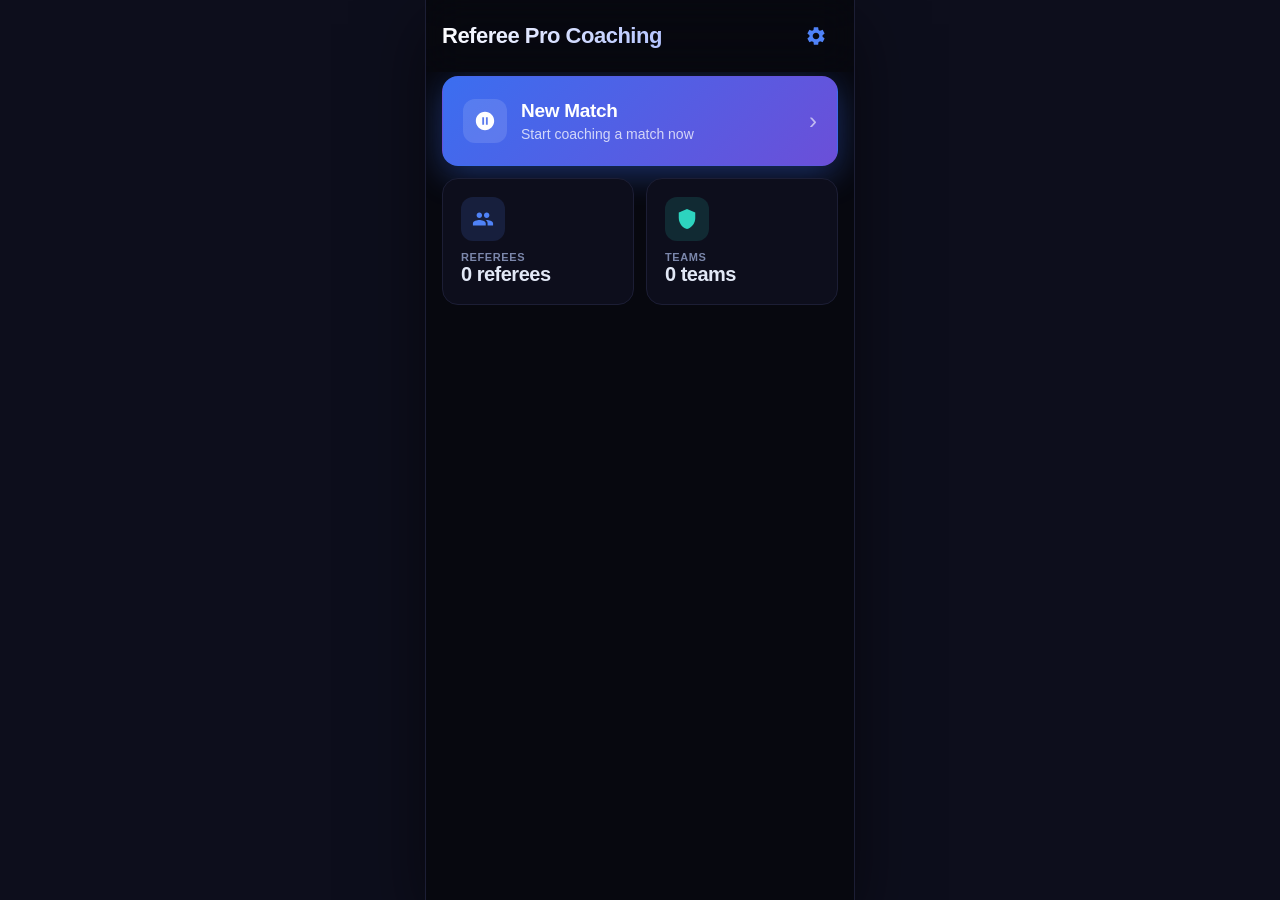
==== commit d639b2f8: "Fix code review findings — security, accessibility, and design (v1.5.9) - Fix New Referee form/title" ====
--- a/index.html
+++ b/index.html
@@ -10,7 +10,6 @@
   <link rel="manifest" href="manifest.json">
   <link rel="apple-touch-icon" href="icons/icon-192.png">
   <link rel="stylesheet" href="styles.css">
-  <script src="https://cdn.sheetjs.com/xlsx-0.20.3/package/dist/xlsx.full.min.js"></script>
 </head>
 <body>
   <!-- ═══════════════════ SPLASH SCREEN ═══════════════════ -->
@@ -44,7 +43,7 @@
             </div>
             <div class="home-card-arrow">›</div>
           </button>
-          <button class="home-card" onclick="App.nav('referees')">
+          <button class="home-card home-card-referees" onclick="App.nav('referees')">
             <div class="home-card-icon">
               <svg viewBox="0 0 24 24"><path d="M16 11c1.66 0 2.99-1.34 2.99-3S17.66 5 16 5c-1.66 0-3 1.34-3 3s1.34 3 3 3zm-8 0c1.66 0 2.99-1.34 2.99-3S9.66 5 8 5C6.34 5 5 6.34 5 8s1.34 3 3 3zm0 2c-2.33 0-7 1.17-7 3.5V19h14v-2.5c0-2.33-4.67-3.5-7-3.5zm8 0c-.29 0-.62.02-.97.05 1.16.84 1.97 1.97 1.97 3.45V19h6v-2.5c0-2.33-4.67-3.5-7-3.5z"/></svg>
             </div>
@@ -54,7 +53,7 @@
             </div>
             <div class="home-card-arrow">›</div>
           </button>
-          <button class="home-card" onclick="App.nav('teams')">
+          <button class="home-card home-card-teams" onclick="App.nav('teams')">
             <div class="home-card-icon">
               <svg viewBox="0 0 24 24"><path d="M12 1L3 5v6c0 5.55 3.84 10.74 9 12 5.16-1.26 9-6.45 9-12V5l-9-4z"/></svg>
             </div>
@@ -65,6 +64,10 @@
             <div class="home-card-arrow">›</div>
           </button>
         </div>
+        <div id="home-recent" class="home-recent-section hidden">
+          <div class="home-section-label">Recent Matches</div>
+          <div id="home-recent-list"></div>
+        </div>
       </div>
     </div>
 
@@ -104,6 +107,9 @@
         </button>
       </header>
       <input type="file" id="import-teams-file" accept=".csv,.xlsx,.xls" style="display:none" onchange="App.importTeams(this)">
+      <div class="search-bar">
+        <input type="search" id="team-search" placeholder="Search teams…" oninput="App.filterTeams(this.value)">
+      </div>
       <div id="team-list" class="list-container"></div>
     </div>
 
@@ -158,6 +164,10 @@
         <div class="form-group">
           <label>Last Name</label>
           <input type="text" id="ref-lastname" placeholder="Last name" autocomplete="family-name">
+        </div>
+        <div class="form-group">
+          <label>Grade / Level</label>
+          <input type="text" id="ref-grade" placeholder="e.g. Grade 3, Level 1">
         </div>
         <div class="form-group">
           <label>Union / Club</label>
@@ -290,7 +300,7 @@
             <div id="live-phase-badge" class="live-phase-badge"></div>
           </div>
         </div>
-        <button class="btn-text" onclick="App.goToAssessment()">Assess</button>
+        <button class="btn-assess" onclick="App.goToAssessment()">Assess</button>
       </header>
 
       <!-- Timer controls -->
@@ -326,24 +336,40 @@
         </div>
       </div>
 
-      <!-- Phase buttons -->
-      <div class="section-header">Log Event</div>
-      <div class="phase-buttons">
-        <button class="btn-phase" onclick="App.openPhase('Scrum')">Scrum</button>
-        <button class="btn-phase" onclick="App.openPhase('Lineout')">Lineout</button>
-        <button class="btn-phase" onclick="App.openPhase('Tackle')">Tackle</button>
-        <button class="btn-phase" onclick="App.openPhase('Ruck')">Ruck</button>
-        <button class="btn-phase" onclick="App.openPhase('Maul')">Maul</button>
-        <button class="btn-phase" onclick="App.openPhase('Advantage')">Advantage</button>
-        <button class="btn-phase btn-phase-wide" onclick="App.openPhase('Pen Gen Play')">Pen Gen Play</button>
-        <button class="btn-phase btn-phase-wide" onclick="App.openPhase('Free Kick')">Free Kick</button>
-        <button class="btn-phase btn-phase-critical btn-phase-wide" onclick="App.openPhase('Critical')">Critical</button>
-      </div>
-
-      <!-- Event log -->
+      <!-- Swap indicator -->
+      <div id="swap-indicator" class="swap-indicator hidden"></div>
+
+      <!-- Phase buttons grouped by category -->
+      <div class="phase-groups">
+        <div class="phase-group">
+          <div class="phase-group-label">Set Piece</div>
+          <div class="phase-group-buttons">
+            <button class="btn-phase" onclick="App.openPhase('Scrum')">Scrum</button>
+            <button class="btn-phase" onclick="App.openPhase('Lineout')">Lineout</button>
+          </div>
+        </div>
+        <div class="phase-group">
+          <div class="phase-group-label">Breakdown</div>
+          <div class="phase-group-buttons">
+            <button class="btn-phase" onclick="App.openPhase('Tackle')">Tackle</button>
+            <button class="btn-phase" onclick="App.openPhase('Ruck')">Ruck</button>
+            <button class="btn-phase" onclick="App.openPhase('Maul')">Maul</button>
+          </div>
+        </div>
+        <div class="phase-group">
+          <div class="phase-group-label">General Play</div>
+          <div class="phase-group-buttons">
+            <button class="btn-phase" onclick="App.openPhase('Advantage')">Advantage</button>
+            <button class="btn-phase" onclick="App.openPhase('Pen Gen Play')">Pen Gen Play</button>
+            <button class="btn-phase" onclick="App.openPhase('Free Kick')">Free Kick</button>
+          </div>
+        </div>
+        <button class="btn-phase btn-phase-critical btn-phase-full" onclick="App.openPhase('Critical')">⚠ Critical Incident</button>
+      </div>
+
+      <!-- Event log — tap an entry to select it, then tap × to delete -->
       <div class="event-log-header">
         <span id="event-log-title">Events (0)</span>
-        <button class="btn-edit-entries" onclick="App.toggleEditEntries()">Edit Entries</button>
       </div>
       <div id="event-log-list" class="event-log"></div>
 
@@ -468,7 +494,10 @@
         </div>
 
         <!-- Assessment areas -->
-        <div class="section-header">Performance Areas</div>
+        <div class="section-header-row">
+          <span class="section-header" style="padding:16px 0 8px;">Performance Areas</span>
+          <span id="assessment-progress" class="assessment-progress">0 of 8 rated</span>
+        </div>
 
         <div id="assessment-areas">
           <!-- Rendered by JS -->
@@ -555,6 +584,7 @@
           Delete Match
         </button>
       </div>
+      <div id="report-score-banner" class="report-score-banner"></div>
       <div id="report-content" class="report-body"></div>
       <div style="height: 40px;"></div>
     </div>
@@ -573,6 +603,24 @@
       </div>
     </div>
 
+    <!-- ═══════════════════ MODAL: PK FOLLOW-UP ═══════════════════ -->
+    <div id="pk-followup-overlay" class="score-picker-overlay hidden">
+      <div class="score-picker">
+        <div class="score-picker-title">Penalty Kick Awarded</div>
+        <div class="score-picker-sub" id="pk-followup-sub">How was the penalty taken?</div>
+        <button class="score-picker-cancel" onclick="App.closePKFollowup()">Dismiss</button>
+        <button class="score-picker-opt pk-followup-opt" onclick="App.takePKAs('Lineout')">
+          Kick to Touch — Lineout <span>Log the lineout</span>
+        </button>
+        <button class="score-picker-opt pk-followup-opt" onclick="App.takePKAs('Scrum')">
+          Take a Scrum <span>Log the scrum</span>
+        </button>
+        <button class="score-picker-opt pk-followup-opt" onclick="App.takePKAs('QuickTap')">
+          Quick Tap <span>Play on</span>
+        </button>
+      </div>
+    </div>
+
     <!-- ═══════════════════ MODAL: CONFIRM ═══════════════════ -->
     <div id="modal-overlay" class="modal-overlay hidden" onclick="App.closeModal()">
       <div class="modal" onclick="event.stopPropagation()">
@@ -633,6 +681,10 @@
             <span>Data stored on</span>
             <span>This device only</span>
           </div>
+          <div class="settings-about-row">
+            <span>Updates</span>
+            <button class="btn-check-updates" onclick="App.checkForUpdates()">Check now</button>
+          </div>
         </div>
 
       </div>
--- a/styles.css
+++ b/styles.css
@@ -25,7 +25,7 @@
   --warn-soft:   rgba(245,158,11,0.14);
 
   --text:        #e2e8f6;
-  --text2:       #5f6a8e;
+  --text2:       #7b87ab; /* ~5.6:1 on --bg — WCAG AA for normal text (was #5f6a8e, ~3.75:1) */
   --text3:       #363d58;
 
   --excellent:   #4f82f7;
@@ -52,7 +52,30 @@
   overscroll-behavior: none;
 }
 
-#app { position: relative; height: 100%; overflow: hidden; }
+/* overflow:clip (not hidden) — off-screen .screen siblings sit side-by-side
+   via translateX(100%), so #app's scrollable width is really 2x the
+   viewport. hidden still permits a programmatic scrollLeft (e.g. a focused
+   input's browser-driven scrollIntoView), which visibly desyncs the screen
+   stack; clip disallows scrolling outright. */
+#app { position: relative; height: 100%; overflow: clip; }
+
+/* Phone-first design stays full-bleed on actual phones; on wider viewports
+   (tablet/desktop browser) cap it to a phone-sized column instead of
+   stretching list rows, forms and tap targets uncomfortably wide. */
+@media (min-width: 640px) {
+  body { display: flex; justify-content: center; background: var(--surface); }
+  #app {
+    width: 428px;
+    max-width: 428px;
+    box-shadow: 0 0 0 1px var(--border), 0 24px 64px rgba(0,0,0,0.5);
+  }
+  #splash { left: 50%; right: auto; transform: translateX(-50%); width: 428px; }
+  /* Bottom-sheet modals and the update banner are position:fixed with
+     inset:0/width:100%, so without this they'd span the full browser
+     window instead of just the framed app column above. */
+  .phase-modal, .score-picker { max-width: 428px; }
+  .update-banner { left: 50%; right: auto; transform: translateX(-50%); width: 428px; }
+}
 
 /* ── Screens ── */
 .screen {
@@ -95,7 +118,7 @@
 
 /* ── Topbar Buttons ── */
 .btn-back, .btn-icon {
-  width: 38px; height: 38px;
+  width: 44px; height: 44px;
   display: flex; align-items: center; justify-content: center;
   background: none; border: none;
   color: var(--accent);
@@ -342,14 +365,14 @@
 .home-card-primary .home-card-icon svg { fill: white; }
 
 /* Referees icon — blue tint */
-.home-card:nth-child(2) .home-card-icon {
+.home-card-referees .home-card-icon {
   background: var(--accent-soft);
 }
 /* Teams icon — teal tint */
-.home-card:nth-child(3) .home-card-icon {
+.home-card-teams .home-card-icon {
   background: var(--accent2-soft);
 }
-.home-card:nth-child(3) .home-card-icon svg { fill: var(--accent2); }
+.home-card-teams .home-card-icon svg { fill: var(--accent2); }
 
 .home-card-content { flex: 1; }
 
@@ -485,7 +508,7 @@
   color: var(--text);
 }
 .btn-score-plus, .btn-score-minus {
-  width: 38px; height: 38px;
+  width: 44px; height: 44px;
   border-radius: 50%;
   border: 1.5px solid var(--border2);
   background: var(--surface);
@@ -917,7 +940,7 @@
 }
 .counter-controls { display: flex; align-items: center; justify-content: center; gap: 14px; }
 .counter-controls button {
-  width: 34px; height: 34px; border-radius: 50%;
+  width: 44px; height: 44px; border-radius: 50%;
   border: 1.5px solid var(--border2);
   background: var(--surface2); color: var(--text);
   font-size: 18px; cursor: pointer;
@@ -1323,6 +1346,156 @@
 .settings-about-row span:first-child { color: var(--text2); }
 .settings-about-row span:last-child  { font-weight: 600; }
 
+.btn-check-updates {
+  background: var(--accent-soft);
+  border: 1.5px solid rgba(79,130,247,0.3);
+  border-radius: 20px;
+  color: var(--accent);
+  font-size: 13px; font-weight: 700;
+  padding: 6px 14px;
+  cursor: pointer;
+  -webkit-tap-highlight-color: transparent;
+  transition: background 0.12s;
+}
+.btn-check-updates:active { background: rgba(79,130,247,0.28); }
+
+/* ── Home recent matches ── */
+.home-recent-section { padding: 0 0 8px; }
+.home-recent-list { overflow: hidden; } /* clip swiping items */
+.home-section-label {
+  font-size: 11px; font-weight: 700;
+  color: var(--text2);
+  text-transform: uppercase; letter-spacing: 0.8px;
+  padding: 16px 0 8px;
+}
+.recent-match-item {
+  position: relative;
+  display: flex; align-items: center; justify-content: space-between;
+  padding: 13px 14px;
+  background: var(--surface);
+  border: 1px solid var(--border);
+  border-radius: var(--radius-sm);
+  cursor: pointer; margin-bottom: 8px;
+  -webkit-tap-highlight-color: transparent;
+  gap: 12px;
+  will-change: transform;
+}
+.recent-match-item:active { background: var(--surface2); }
+
+/* Red "Delete" label — hidden until the item is actively being swiped left */
+.recent-swipe-hint {
+  position: absolute;
+  right: 0; top: 0; bottom: 0;
+  width: 80px;
+  background: var(--danger);
+  color: white;
+  font-size: 12px; font-weight: 700;
+  display: flex; align-items: center; justify-content: center;
+  border-radius: 0 var(--radius-sm) var(--radius-sm) 0;
+  pointer-events: none;
+  letter-spacing: 0.3px;
+  opacity: 0;
+}
+.recent-match-item.swiping .recent-swipe-hint { opacity: 1; }
+.recent-match-left { flex: 1; min-width: 0; }
+.recent-match-teams { font-size: 14px; font-weight: 600; white-space: nowrap; overflow: hidden; text-overflow: ellipsis; }
+.recent-match-meta  { font-size: 12px; color: var(--text2); margin-top: 3px; white-space: nowrap; overflow: hidden; text-overflow: ellipsis; }
+.recent-match-right { display: flex; align-items: center; gap: 8px; flex-shrink: 0; }
+.recent-match-score { font-size: 14px; font-weight: 700; letter-spacing: -0.5px; }
+
+/* ── Phase groups ── */
+.phase-groups {
+  padding: 4px 16px 10px;
+  display: flex; flex-direction: column; gap: 8px;
+  flex-shrink: 0;
+}
+.phase-group { display: flex; flex-direction: column; gap: 5px; }
+.phase-group-label {
+  font-size: 10px; font-weight: 700;
+  color: var(--text3);
+  text-transform: uppercase; letter-spacing: 0.8px;
+  padding-left: 2px;
+}
+.phase-group-buttons { display: flex; gap: 7px; }
+.phase-group-buttons .btn-phase { flex: 1; }
+.btn-phase-full {
+  width: 100%; padding: 11px;
+  border: 1.5px solid rgba(248,113,113,0.3);
+  border-radius: 24px;
+  background: var(--danger-soft); color: var(--danger);
+  font-size: 13px; font-weight: 700;
+  cursor: pointer;
+  -webkit-tap-highlight-color: transparent;
+  transition: transform 0.1s, background 0.12s;
+}
+.btn-phase-full:active { transform: scale(0.97); background: rgba(248,113,113,0.25); }
+
+/* ── Swap indicator ── */
+.swap-indicator {
+  display: flex; align-items: center; justify-content: center; gap: 8px;
+  padding: 5px 16px;
+  background: rgba(79,130,247,0.08);
+  border-bottom: 1px solid rgba(79,130,247,0.15);
+  flex-shrink: 0;
+}
+.swap-ind-team { font-size: 12px; font-weight: 700; color: var(--accent); }
+.swap-ind-arrow { font-size: 14px; color: var(--text3); }
+
+/* ── Assess button ── */
+.btn-assess {
+  background: var(--accent-soft);
+  border: 1.5px solid rgba(79,130,247,0.35);
+  border-radius: 20px;
+  color: var(--accent);
+  font-size: 13px; font-weight: 700;
+  padding: 7px 14px;
+  cursor: pointer; white-space: nowrap;
+  -webkit-tap-highlight-color: transparent;
+  transition: background 0.12s;
+}
+.btn-assess:active { background: rgba(79,130,247,0.28); }
+
+/* ── Event tap-to-select deletion ── */
+.event-del { display: flex; } /* always in the flow */
+.event-entry .event-del,
+.event-marker .event-del { display: none; } /* hidden until selected */
+.event-entry.selected .event-del,
+.event-marker.selected .event-del { display: flex; }
+.event-entry.selected { background: rgba(248,113,113,0.07); border-radius: 6px; }
+.event-marker.selected { background: rgba(248,113,113,0.07); border-radius: 6px; }
+
+/* ── Match history score ── */
+.match-item-score { font-weight: 700; color: var(--text); }
+
+/* ── Assessment progress ── */
+.section-header-row {
+  display: flex; align-items: center; justify-content: space-between;
+  padding: 0 16px;
+  flex-shrink: 0;
+}
+.assessment-progress {
+  font-size: 12px; font-weight: 700;
+  color: var(--text2);
+  background: var(--surface2);
+  border: 1px solid var(--border2);
+  border-radius: 20px;
+  padding: 4px 10px;
+  white-space: nowrap;
+}
+.assessment-progress.complete { color: var(--good); border-color: rgba(45,212,191,0.4); background: rgba(45,212,191,0.1); }
+
+/* ── Report score banner ── */
+.report-score-banner {
+  display: flex; align-items: center; justify-content: center; gap: 10px;
+  padding: 12px 16px;
+  background: var(--surface);
+  border-bottom: 1px solid var(--border);
+  flex-shrink: 0;
+}
+.rpt-banner-team { font-size: 13px; font-weight: 600; color: var(--text2); }
+.rpt-banner-score { font-size: 24px; font-weight: 800; letter-spacing: -1px; color: var(--text); }
+.rpt-banner-rating { margin-left: 4px; }
+
 /* ── Pen team badge ── */
 .pen-team-badge { padding: 2px 8px; border-radius: 10px; font-size: 12px; font-weight: 600; }
 .pen-team-badge.home { background: var(--accent-soft); color: var(--accent); }
